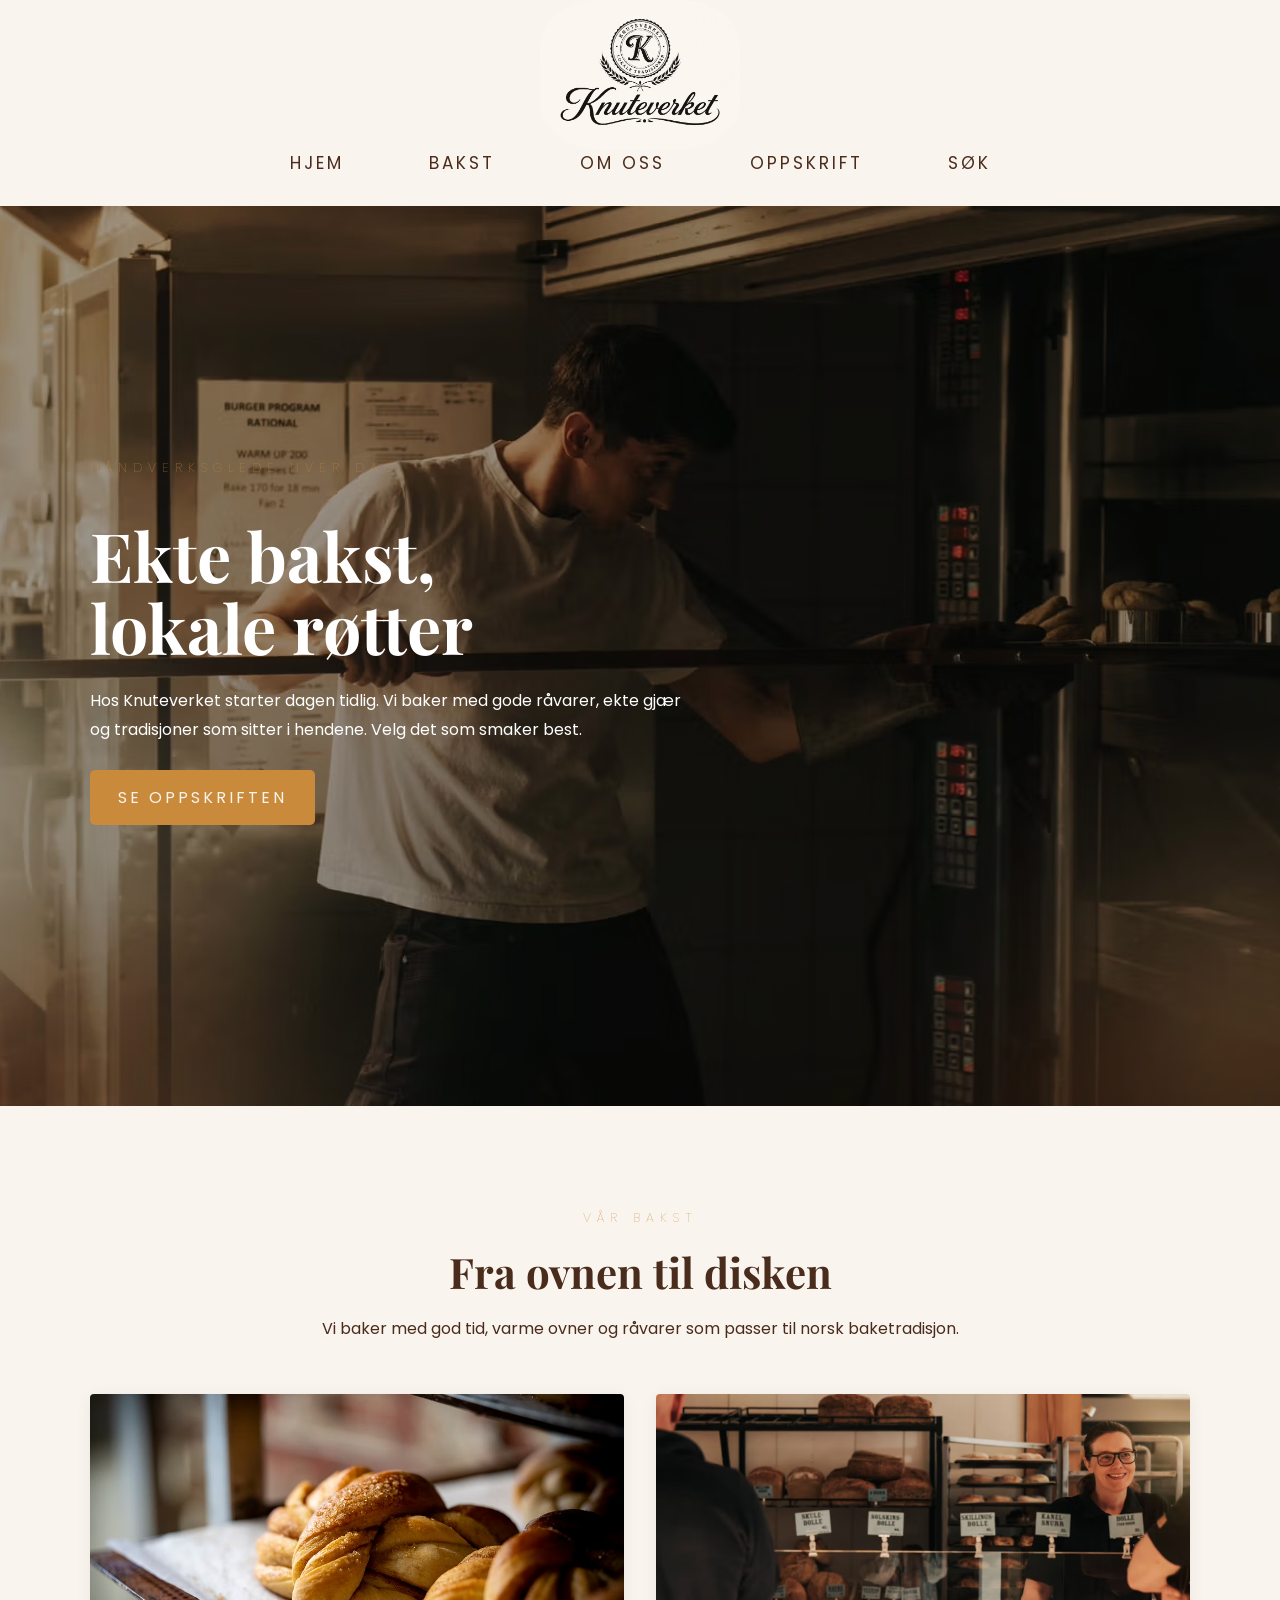
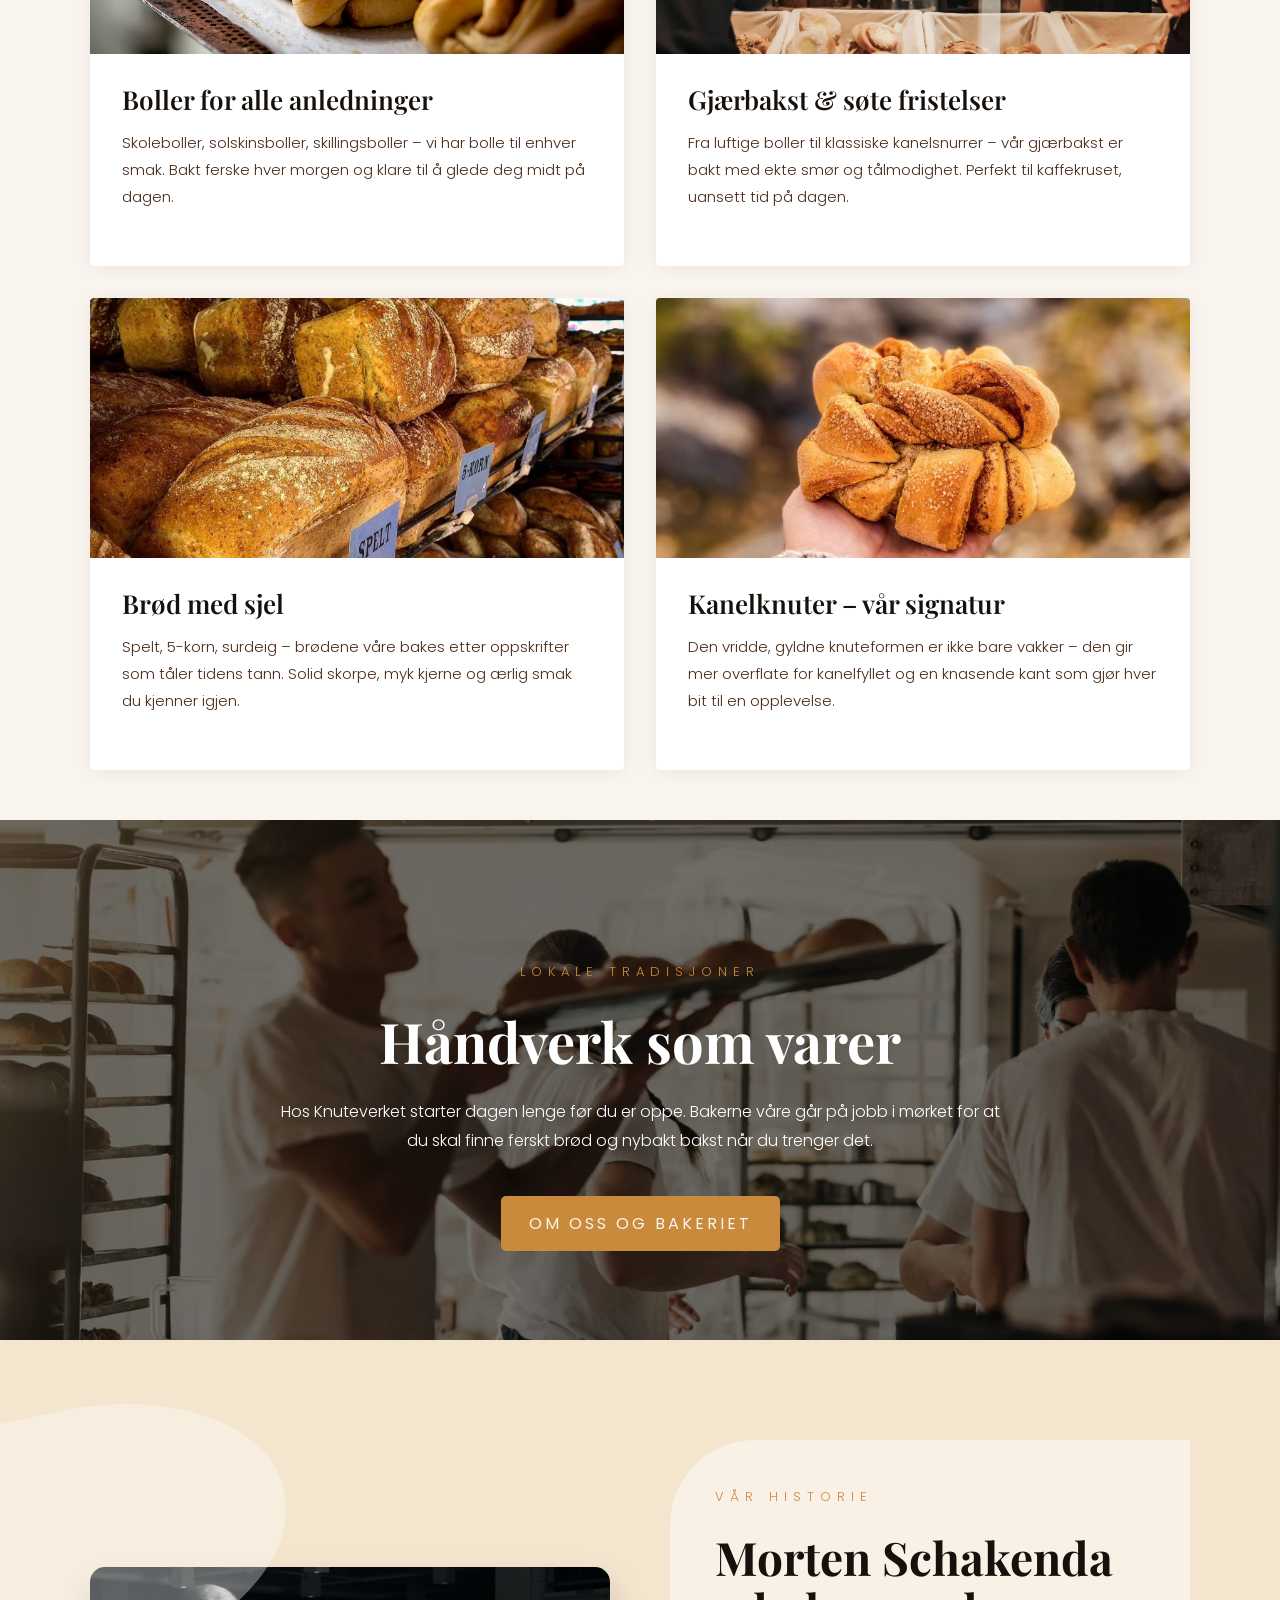
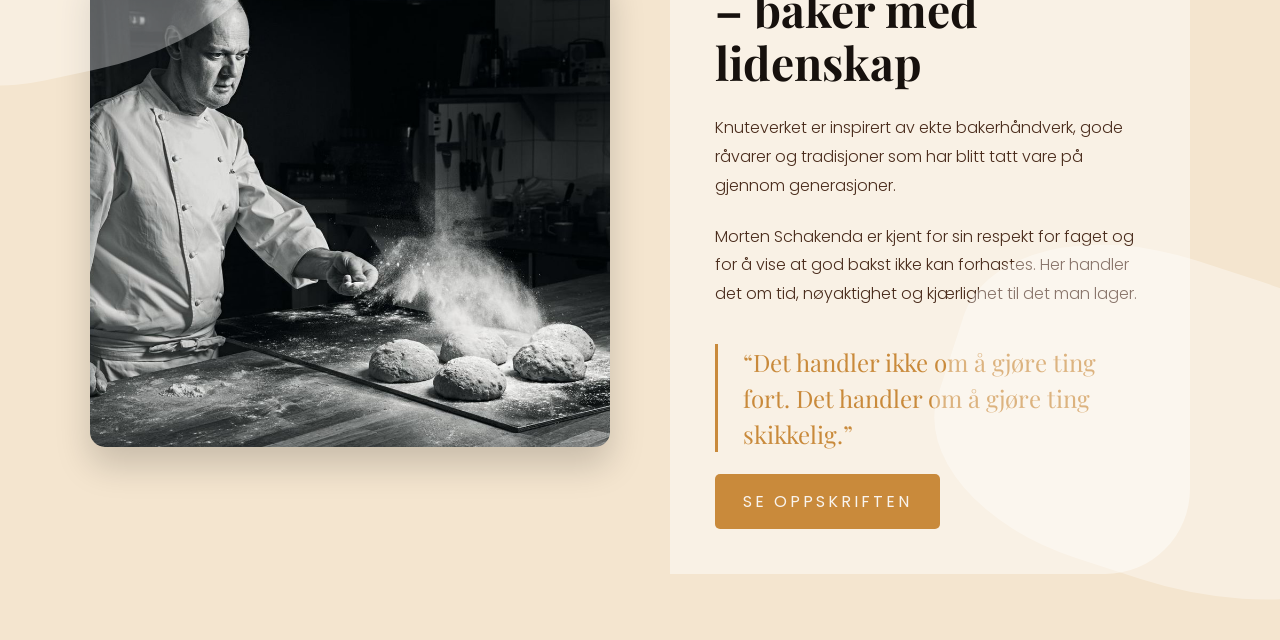
==== index.html @ 9353fcbb "section 3" ====
<!DOCTYPE html>
<html lang="en">

<head>
    <meta charset="UTF-8">
    <meta name="viewport" content="width=device-width, initial-scale=1.0">
    <title>Knuteverket</title>

    <link rel="stylesheet" href="style.css">
</head>

<body>
    <header>
        <div class="container">
            <div class="navbar">
                <a href="index.html">
                    <img class="logo" src="media/logo.jpeg" alt="Knuteverket logo">
                </a>
                <nav>
                    <ul>
                        <li><a href="index.html">Hjem</a></li>
                        <li><a href="#varer">Bakst</a></li>
                        <li><a href="#om">Om oss</a></li>
                        <li><a href="oppskrift.html">Oppskrift</a></li>
                        <li><a href="#sok">Søk</a></li>
                    </ul>
                </nav>
            </div>
        </div>
    </header>

    <section class="hero">
        <div class="hero-innhold container">
            <p class="liten-tekst">Håndverksglede hver dag</p>
            <h1>Ekte bakst,<br>lokale røtter</h1>
            <p>
                Hos Knuteverket starter dagen tidlig. Vi baker med gode råvarer,
                ekte gjær og tradisjoner som sitter i hendene. Velg det som smaker best.
            </p>
            <a class="knapp" href="oppskrift.html">Se oppskriften</a>
        </div>
    </section>

    <section id="s1">

        <div class="container">

            <div class="tittel-boks">
                <p class="liten-tekst brun">Vår bakst</p>
                <h2>Fra ovnen til disken</h2>
                <p>Vi baker med god tid, varme ovner og råvarer som passer til norsk baketradisjon.</p>
            </div>

            <div class="kort-grid">
                <div class="kort">
                    <img src="media/gjærbakst.jpeg" alt="Solskinsbolle fra Knuteverket">
                    <div class="kort-body">
                        <h2>Boller for alle anledninger</h2>
                        <p>
                            Skoleboller, solskinsboller, skillingsboller – vi har bolle til enhver smak.
                            Bakt ferske hver morgen og klare til å glede deg midt på dagen.
                        </p>
                    </div>
                </div>

                <div class="kort">
                    <img src="media/disk.jpeg" alt="Gjærbakst fra Knuteverket">
                    <div class="kort-body">
                        <h2>Gjærbakst &amp; søte fristelser</h2>
                        <p>
                            Fra luftige boller til klassiske kanelsnurrer – vår gjærbakst er bakt med
                            ekte smør og tålmodighet. Perfekt til kaffekruset, uansett tid på dagen.
                        </p>

                    </div>
                </div>



                <div class="kort">
                    <img src="media/brod.jpeg" alt="Håndverksbrød fra Knuteverket">
                    <div class="kort-body">
                        <h2>Brød med sjel</h2>
                        <p>
                            Spelt, 5-korn, surdeig – brødene våre bakes etter oppskrifter som tåler tidens
                            tann. Solid skorpe, myk kjerne og ærlig smak du kjenner igjen.
                        </p>

                    </div>
                </div>

                <div class="kort">
                    <img src="media/bolle.jpeg" alt="Kanelknuter fra Knuteverket">
                    <div class="kort-body">
                        <h2>Kanelknuter – vår signatur</h2>
                        <p>
                            Den vridde, gyldne knuteformen er ikke bare vakker – den gir mer overflate
                            for kanelfyllet og en knasende kant som gjør hver bit til en opplevelse.
                        </p>

                    </div>
                </div>


            </div>

        </div>


    </section>

    <section id="s2">
        <img src="media/brett.jpeg" alt="Baker ved ovnen hos Knuteverket">

        <div class="s2-innhold">
            <p class="liten-tekst brun">Lokale tradisjoner</p>
            <h2>Håndverk som varer</h2>
            <p>
                Hos Knuteverket starter dagen lenge før du er oppe. Bakerne våre går på jobb
                i mørket for at du skal finne ferskt brød og nybakt bakst når du trenger det.
            </p>
            <a class="knapp" href="#s3">Om oss og bakeriet</a>
        </div>
    </section>


    <section id="s3">
        <div class="organisk-form form-1"></div>
        <div class="organisk-form form-2"></div>

        <div class="morten container">
            <img class="morten-bilde" src="media/morten.jpg" alt="morten">

            <div class="morten-tekst">
                <p class="liten-tekst">Vår historie</p>
                <h2>Morten Schakenda – baker med lidenskap</h2>

                <p>
                    Knuteverket er inspirert av ekte bakerhåndverk, gode råvarer og
                    tradisjoner som har blitt tatt vare på gjennom generasjoner.
                </p>

                <p>
                    Morten Schakenda er kjent for sin respekt for faget og for å vise
                    at god bakst ikke kan forhastes. Her handler det om tid, nøyaktighet
                    og kjærlighet til det man lager.
                </p>

                <p class="quote">
                    “Det handler ikke om å gjøre ting fort.
                    Det handler om å gjøre ting skikkelig.”
                </p>


                <a class="knapp" href="oppskrift.html">Se oppskriften</a>
            </div>
        </div>


    </section>
</body>

</html>
---- style.css ----
@import url('https://fonts.googleapis.com/css2?family=Playfair+Display:wght@600;700&family=Poppins:wght@300;400;500;600&display=swap');

:root {
    --cream: #f9f4ee;
    --lys: #f4e5cf;
    --gull: #c98a3b;
    --brun: #4a2c1c;
    --mork: #17110d;
    --hvit: #ffffff;
    --beige: rgba(255, 255, 255, 0.35);

    --skygge: 0 2px 16px rgba(0, 0, 0, 0.06);
    --skygge-hover: 0 8px 32px rgba(0, 0, 0, 0.13);
}

/* Reset */
* {
    margin: 0;
    padding: 0;
    box-sizing: border-box;
}

html,
body {
    width: 100%;
    overflow-x: hidden;
}

body {
    font-family: "Poppins", sans-serif;
    background-color: var(--cream);
    color: var(--brun);
}

img {
    display: block;
    max-width: 100%;
}

h1,
h2,
h3 {
    font-family: "Playfair Display", serif;
}

p {
    font-size: 16px;
    line-height: 1.8;
}

/* Felles klasser */
.container {
    max-width: 1100px;
    width: 90%;
    margin: 0 auto;
}

.liten-tekst {
    text-transform: uppercase;
    font-size: 13px;
    font-weight: 100;
    color: var(--gull);
    margin-bottom: 15px;
    letter-spacing: 6px;
}

.knapp {
    display: inline-block;
    background-color: var(--gull);
    color: var(--cream);
    text-decoration: none;
    border: none;
    padding: 15px 28px;
    width: fit-content;
    cursor: pointer;
    text-transform: uppercase;
    letter-spacing: 3px;
    border-radius: 5px;
    font-weight: 400;
}

.knapp:hover {
    background-color: var(--brun);
}

/* Header */
.navbar {
    display: flex;
    align-items: center;
    flex-direction: column;
    margin-bottom: 30px;
}

.logo {
    width: 200px;
    border-radius: 30%;
}

nav ul {
    display: flex;
    align-items: center;
    justify-content: center;
    gap: 85px;
    flex-wrap: wrap;
}

nav li {
    list-style: none;
}

nav a {
    text-decoration: none;
    color: var(--brun);
    font-weight: 400;
    text-transform: uppercase;
    font-size: 17px;
    letter-spacing: 3px;
}

nav a:hover {
    color: var(--gull);
}

/* Hero */
.hero {
    min-height: 100vh;
    background-image:
        linear-gradient(rgba(0, 0, 0, 0.35), rgba(0, 0, 0, 0.45)),
        url(media/bakeovn.jpeg);
    background-size: cover;
    background-position: center;
}

.hero-innhold {
    padding-top: 150px;
    color: var(--hvit);
    display: flex;
    flex-direction: column;
    gap: 25px;
}

.hero-innhold h1 {
    font-size: 68px;
    line-height: 1.05;
}

.hero-innhold p {
    max-width: 600px;
}

/* Seksjoner */
section {
    padding-top: 100px;
    padding-bottom: 50px;
}

.hero {
    margin-top: 0;
}

.tittel-boks {
    text-align: center;
    max-width: 650px;
    margin: 0 auto 50px;
}

.tittel-boks h2 {
    font-size: 42px;
    margin-bottom: 15px;
}

/* Kort */
.kort-grid {
    display: grid;
    grid-template-columns: repeat(2, 1fr);
    gap: 32px;
}

.kort {
    background: var(--hvit);
    border-radius: 4px;
    overflow: hidden;
    box-shadow: var(--skygge);
    transition: box-shadow 0.25s, transform 0.25s;
}

.kort:hover {
    box-shadow: var(--skygge-hover);
    transform: translateY(-3px);
}

.kort img {
    width: 100%;
    height: 260px;
    object-fit: cover;
}

.kort-body {
    padding: 28px 32px 32px;
}

.kort-body h2 {
    font-size: 26px;
    font-weight: 600;
    margin-bottom: 12px;
    color: var(--mork);
}

.kort-body p {
    font-size: 15px;
    font-weight: 300;
    margin-bottom: 24px;
}

/* Bilde-seksjon */
#s2 {
    position: relative;
    height: 520px;
    overflow: hidden;

    display: flex;
    align-items: center;
    justify-content: center;
    text-align: center;
}

#s2 img,
#s2::after {
    position: absolute;
    inset: 0;
}

#s2 img {
    width: 100%;
    height: 100%;
    object-fit: cover;
    z-index: 1;
}

#s2::after {
    content: "";
    background: rgba(0, 0, 0, 0.55);
    z-index: 2;
}

.s2-innhold {
    position: relative;
    z-index: 3;
    max-width: 800px;
    padding: 40px;
    color: var(--hvit);

    display: flex;
    flex-direction: column;
    align-items: center;
    text-align: center;
}

.s2-innhold .liten-tekst {
    margin-bottom: 20px;
}

.s2-innhold h2 {
    font-size: 56px;
    margin-bottom: 20px;
    color: var(--hvit);
}

.s2-innhold p {
    max-width: 720px;
    font-weight: 300;
    margin-bottom: 40px;
}

#s3 {
    position: relative;
    background-color: var(--lys);
    min-height: 100vh;
    overflow: hidden;
}

.organisk-form {
    position: absolute;
    background-color: var(--beige);
    border-radius: 45% 55% 60% 40%;
    z-index: 1;
}

.form-1 {
    width: 420px;
    height: 260px;
    left: -130px;
    top: 70px;
    transform: rotate(-12deg);
}

.form-2 {
    width: 520px;
    height: 320px;
    right: -180px;
    bottom: 50px;
    transform: rotate(18deg);
}


.morten {
    display: grid;
    grid-template-columns: 1fr 1fr;
    gap: 60px;
    align-items: center;
}

.morten-bilde {
    width: 100%;
    height: 480px;
    object-fit: cover;
    border-radius: 15px;
    box-shadow: 0 18px 35px rgba(0, 0, 0, 0.18);
}

.morten-tekst {
    background-color: rgba(255, 255, 255, 0.45);
    padding: 45px;
    border-top-left-radius: 85px;
    border-bottom-right-radius: 85px;
}

.morten-tekst h2 {
    font-size: 46px;
    line-height: 1.15;
    color: var(--mork);
    margin-bottom: 25px;
}

.morten-tekst p {
    font-weight: 300;
    margin-bottom: 22px;
    max-width: 540px;
}

.quote {
    margin: 35px 0;
    padding-left: 25px;
    font-family: "Playfair Display", serif;
    font-size: 24px;
    line-height: 1.5;
    color: var(--gull);
    border-left: 3px solid var(--gull);
}


/* Mobil */
@media (max-width: 768px) {
    nav ul {
        gap: 22px;
    }

    nav a {
        font-size: 14px;
        letter-spacing: 2px;
    }

    .hero-innhold {
        padding-top: 100px;
    }

    .hero-innhold h1 {
        font-size: 46px;
    }

    .kort-grid {
        grid-template-columns: 1fr;
    }

    #s2 {
        height: 480px;
    }

    .s2-innhold h2 {
        font-size: 38px;
    }

    .morten {
        grid-template-columns: 1fr;
        gap: 35px;
    }

    .morten-bilde {
        height: 340px;
    }

    .morten-tekst {
        padding: 30px;
    }

    .morten-tekst h2 {
        font-size: 34px;
    }
}
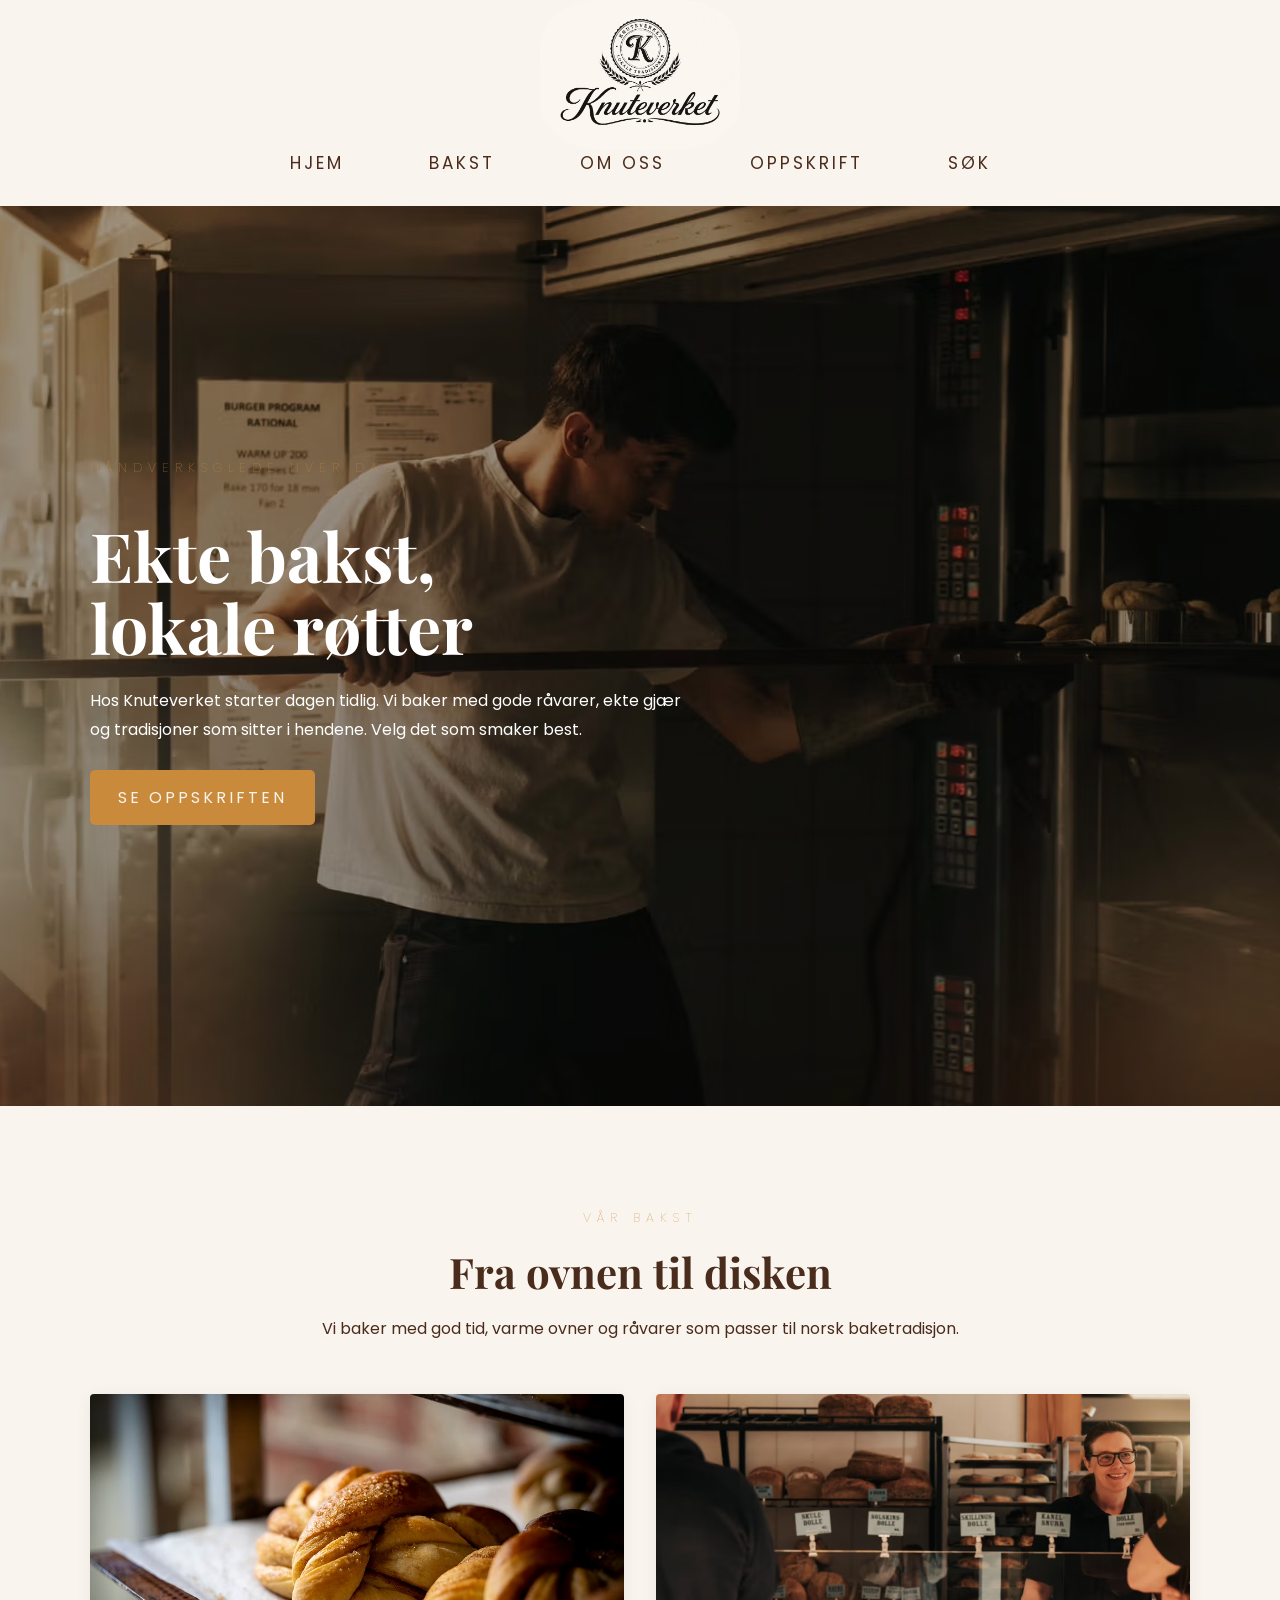
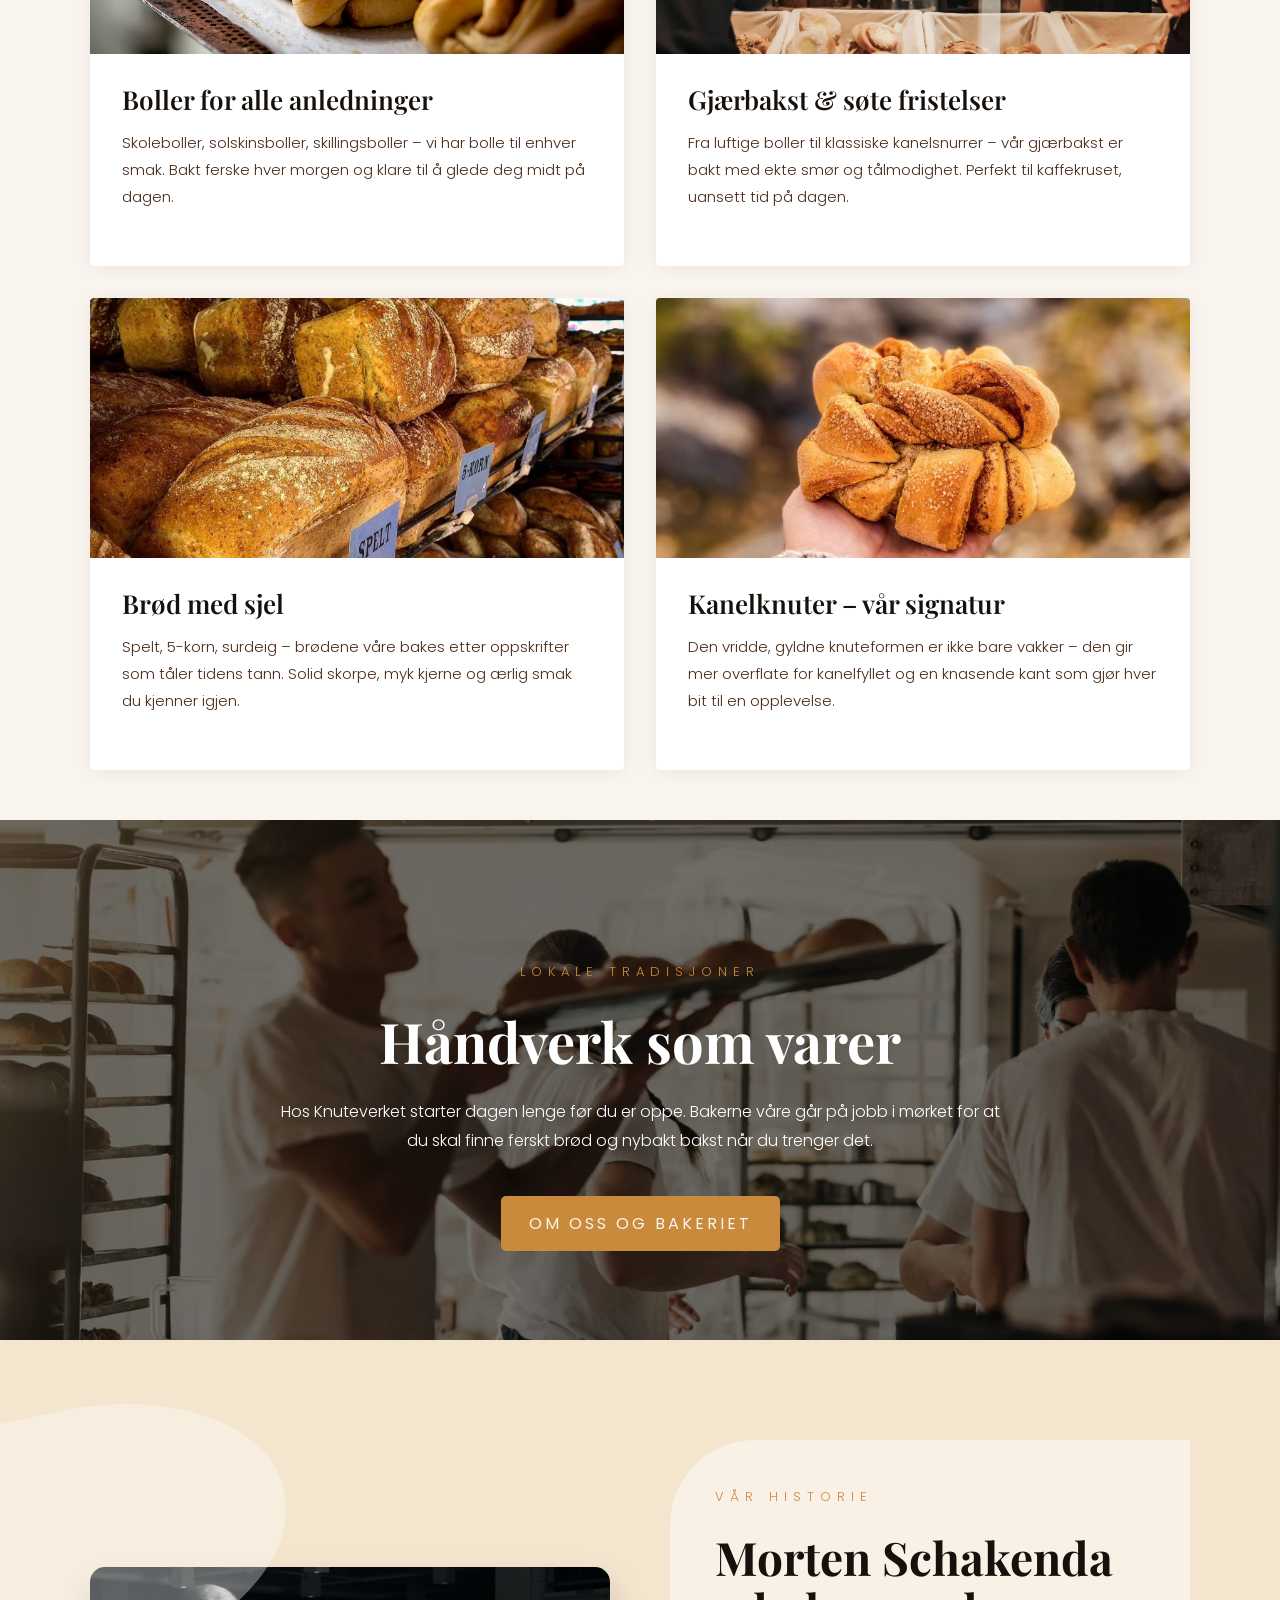
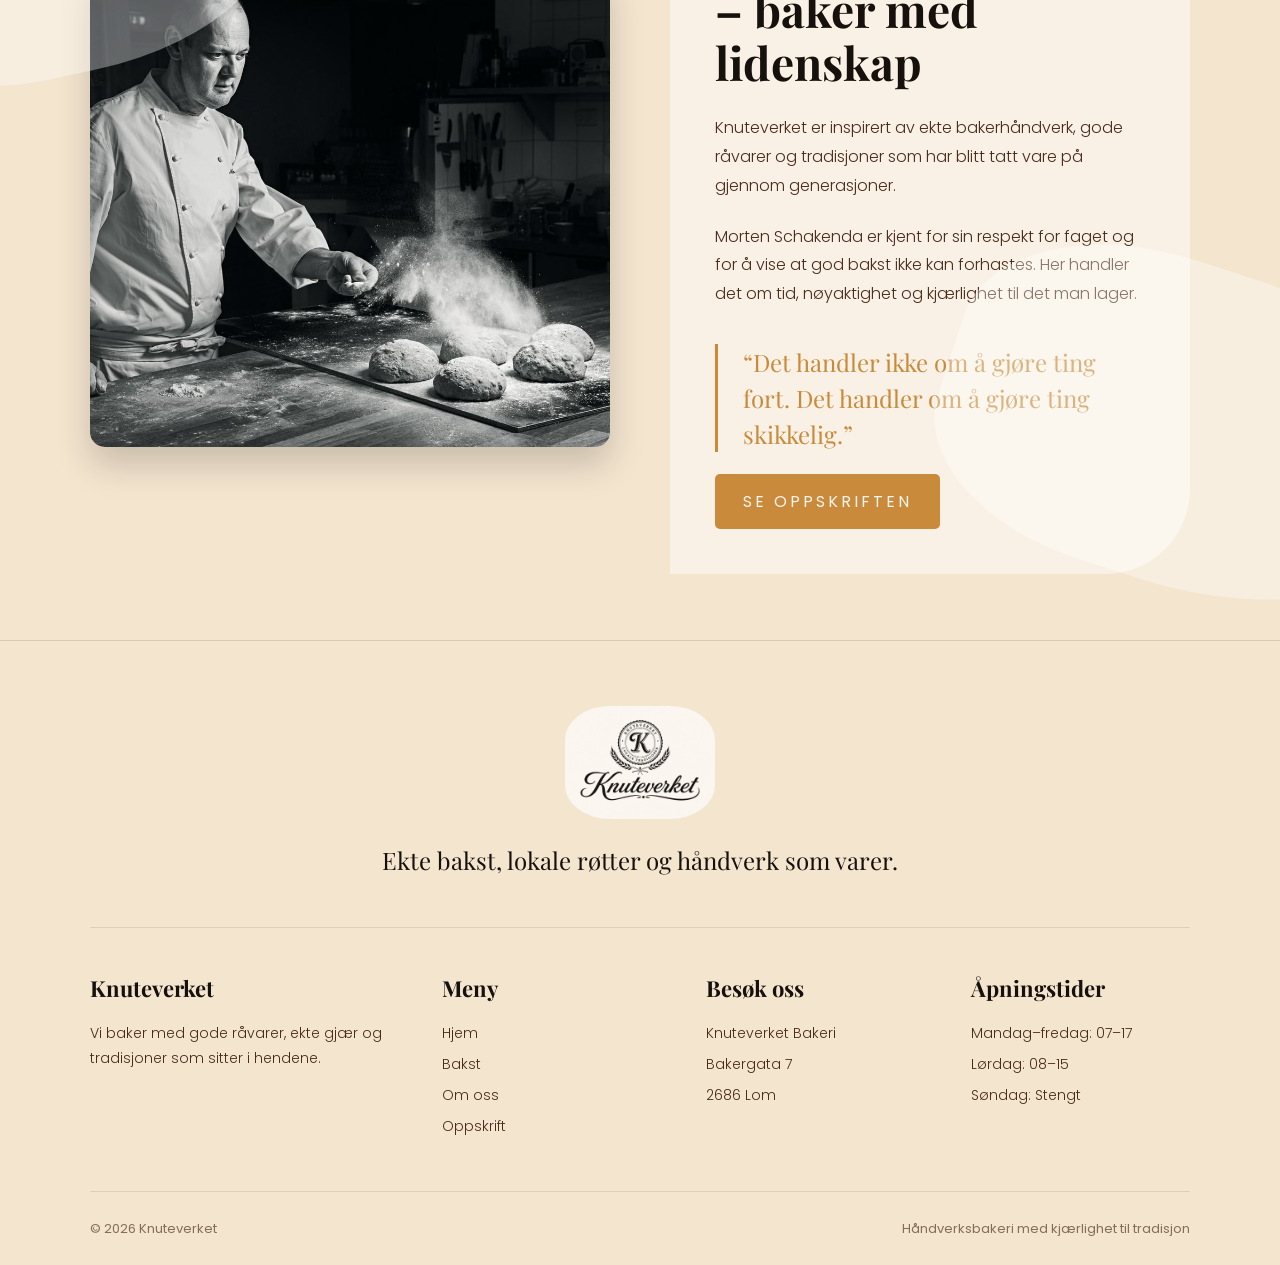
==== commit a60459a4: "utkast footer" ====
--- a/index.html
+++ b/index.html
@@ -158,6 +158,57 @@
 
 
     </section>
+
+    <footer class="footer">
+  
+        <div class="footer-top">
+            <a href="index.html">
+                <img class="footer-logo" src="media/logo.jpeg" alt="Knuteverket logo">
+            </a>
+
+            <p class="footer-slagord">
+                Ekte bakst, lokale røtter og håndverk som varer.
+            </p>
+        </div>
+
+        <div class="footer-innhold container">
+            <div class="footer-kolonne">
+                <h3>Knuteverket</h3>
+                <p>
+                    Vi baker med gode råvarer, ekte gjær og tradisjoner
+                    som sitter i hendene.
+                </p>
+            </div>
+
+            <div class="footer-kolonne">
+                <h3>Meny</h3>
+                <a href="index.html">Hjem</a>
+                <a href="#s1">Bakst</a>
+                <a href="#s3">Om oss</a>
+                <a href="oppskrift.html">Oppskrift</a>
+            </div>
+
+            <div class="footer-kolonne">
+                <h3>Besøk oss</h3>
+                <p>Knuteverket Bakeri</p>
+                <p>Bakergata 7</p>
+                <p>2686 Lom</p>
+            </div>
+
+            <div class="footer-kolonne">
+                <h3>Åpningstider</h3>
+                <p>Mandag–fredag: 07–17</p>
+                <p>Lørdag: 08–15</p>
+                <p>Søndag: Stengt</p>
+            </div>
+        </div>
+
+        <div class="footer-bunn container">
+            <p>© 2026 Knuteverket</p>
+            <p>Håndverksbakeri med kjærlighet til tradisjon</p>
+        </div>
+  
+</footer>
 </body>
 
 </html>
--- a/style.css
+++ b/style.css
@@ -348,6 +348,72 @@
     border-left: 3px solid var(--gull);
 }
 
+.footer {
+    background-color: var(--lys);
+    color: var(--brun);
+    padding: 65px 0 25px;
+    border-top: 1px solid rgba(74, 44, 28, 0.15);
+}
+
+.footer-top {
+    text-align: center;
+    margin-bottom: 45px;
+}
+
+.footer-logo {
+    width: 150px;
+    border-radius: 30%;
+    margin: 0 auto 20px;
+}
+
+.footer-slagord {
+    font-family: "Playfair Display", serif;
+    font-size: 24px;
+    color: var(--mork);
+}
+
+.footer-innhold {
+    display: grid;
+    grid-template-columns: 1.4fr 1fr 1fr 1fr;
+    gap: 45px;
+    padding: 45px 0;
+    border-top: 1px solid rgba(74, 44, 28, 0.12);
+    border-bottom: 1px solid rgba(74, 44, 28, 0.12);
+}
+
+.footer-kolonne h3 {
+    font-size: 22px;
+    margin-bottom: 18px;
+    color: var(--mork);
+}
+
+.footer-kolonne p,
+.footer-kolonne a {
+    display: block;
+    font-size: 14px;
+    line-height: 1.8;
+    font-weight: 300;
+    color: var(--brun);
+    text-decoration: none;
+    margin-bottom: 6px;
+}
+
+.footer-kolonne a:hover {
+    color: var(--gull);
+}
+
+.footer-bunn {
+    display: flex;
+    justify-content: space-between;
+    gap: 20px;
+    padding-top: 25px;
+}
+
+.footer-bunn p {
+    font-size: 13px;
+    color: rgba(74, 44, 28, 0.65);
+}
+
 
 /* Mobil */
 @media (max-width: 768px) {
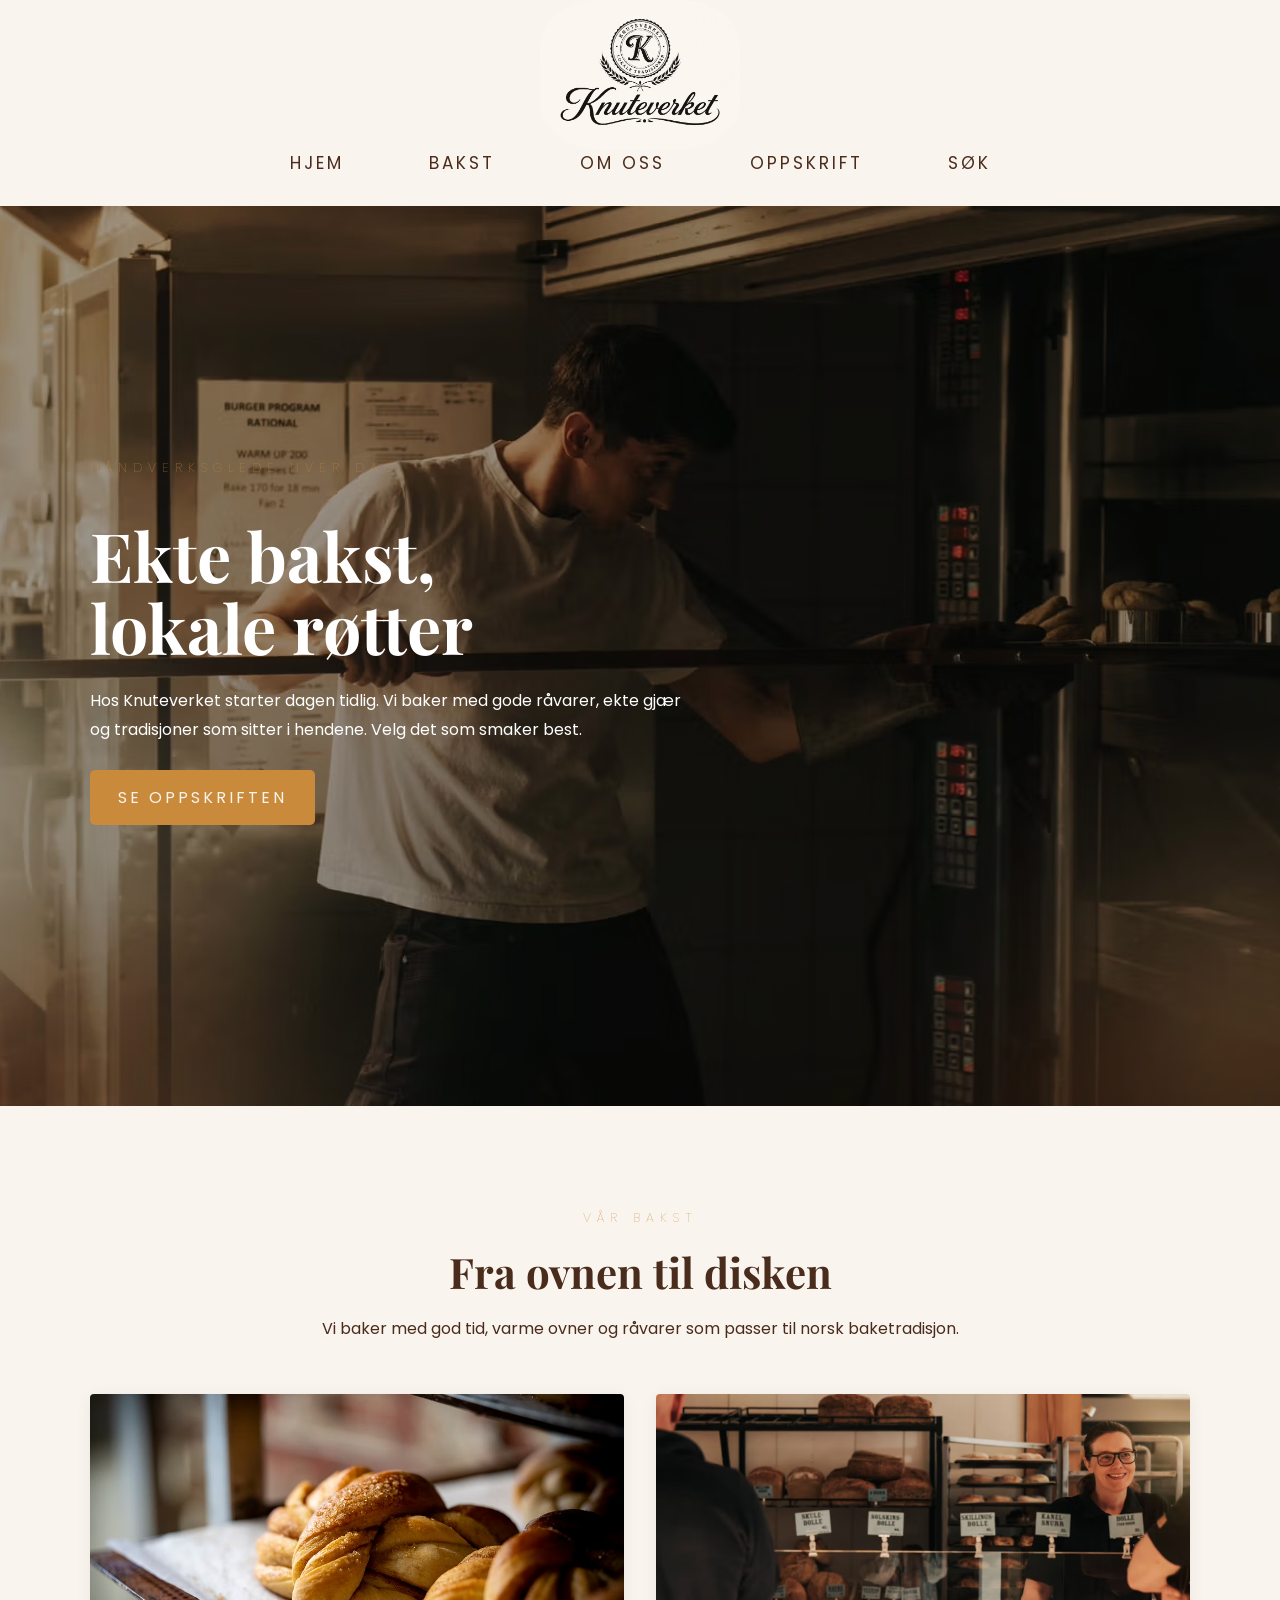
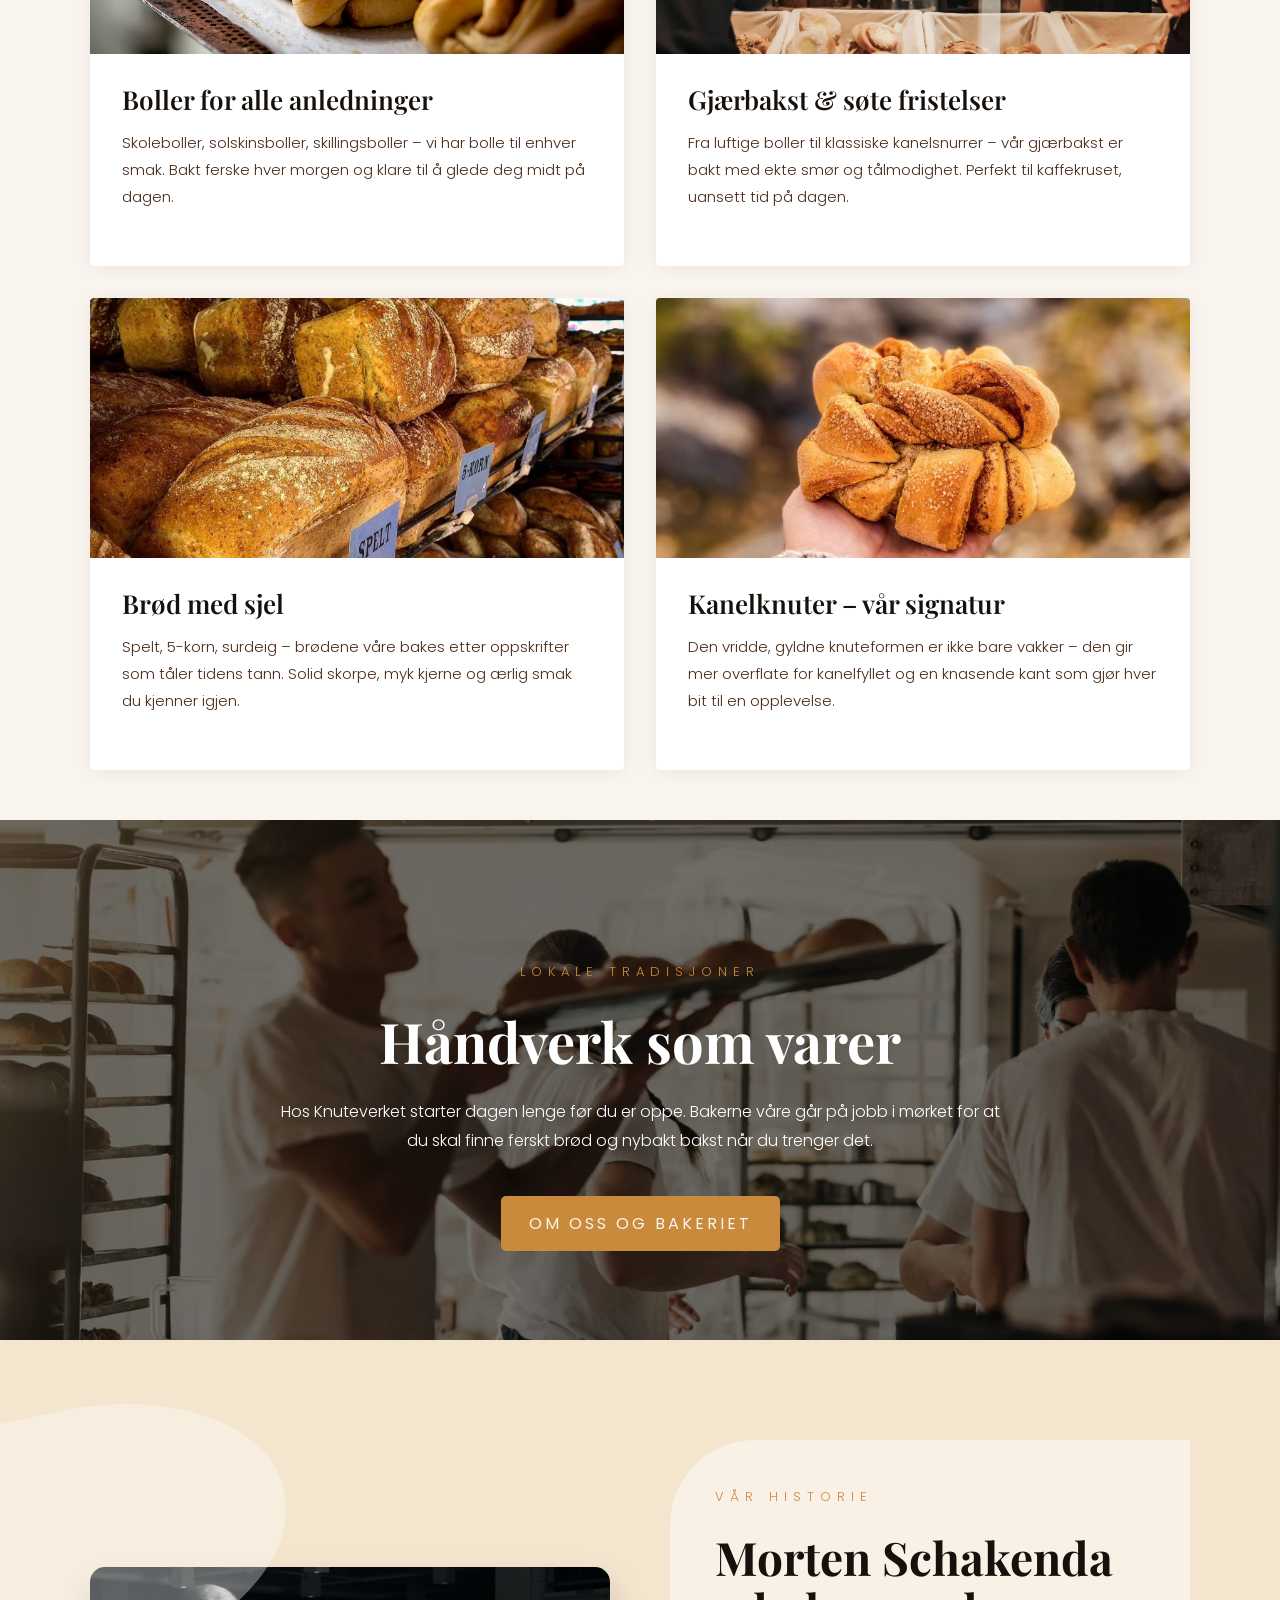
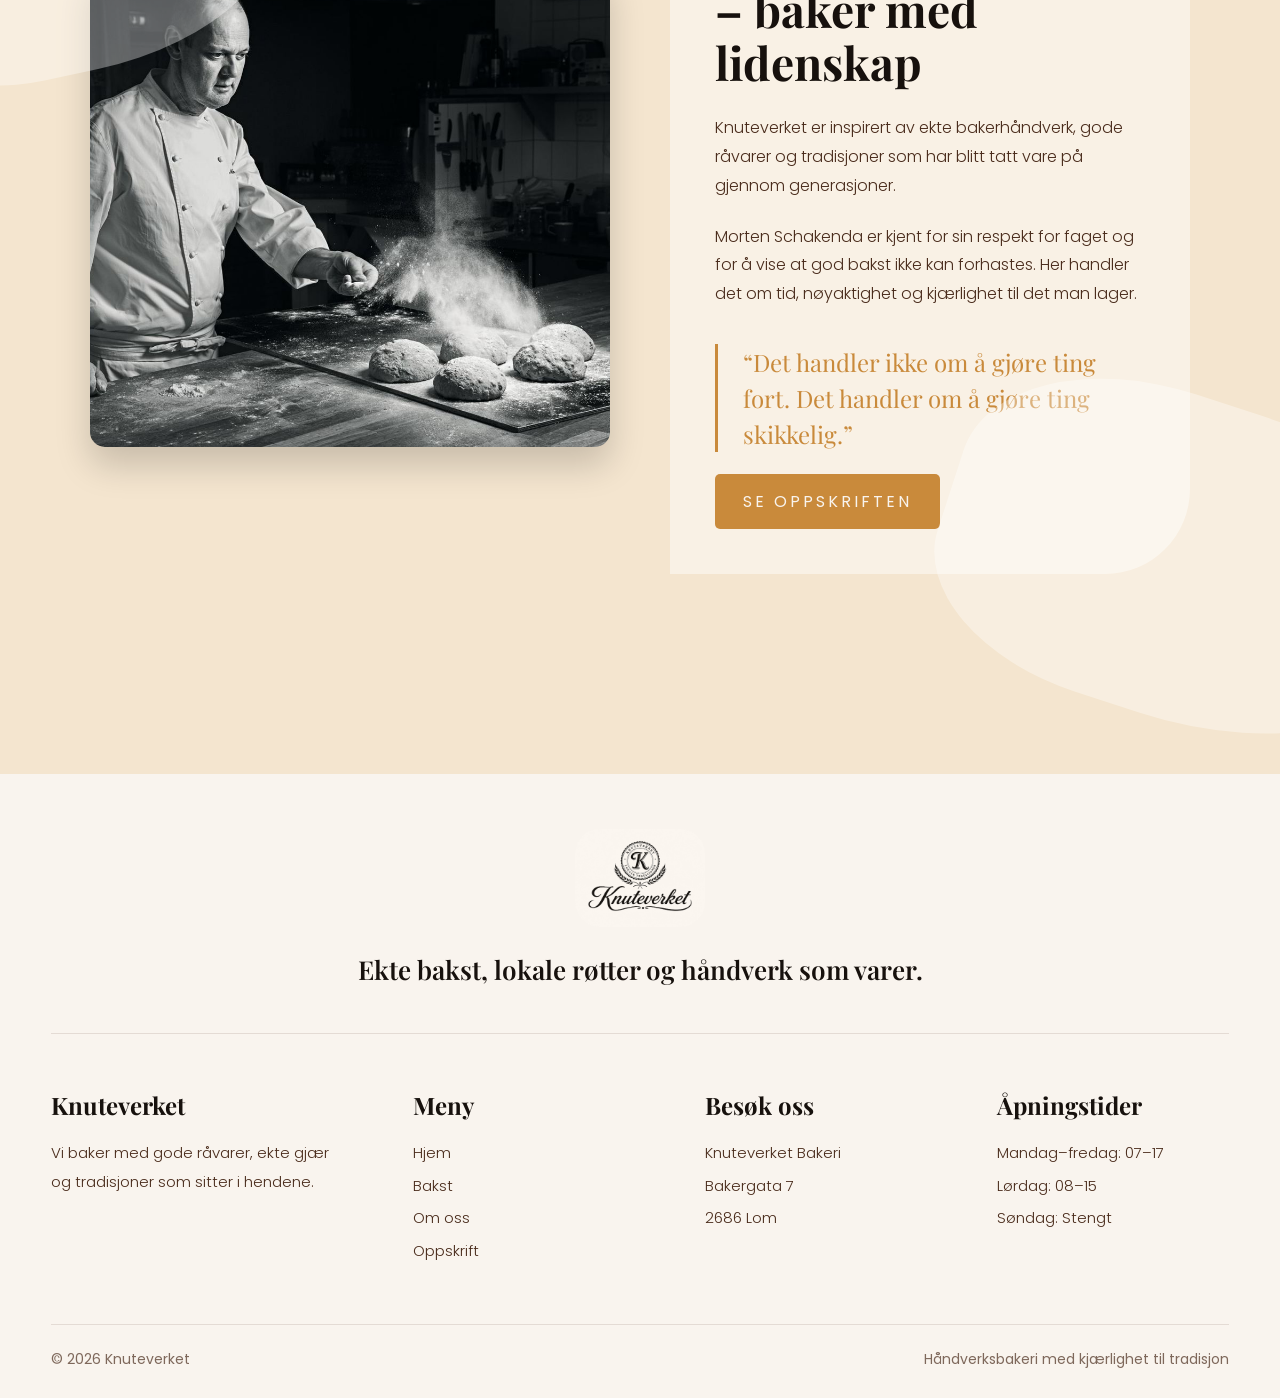
==== commit 70b36ba7: "forbedring av design" ====
--- a/index.html
+++ b/index.html
@@ -160,55 +160,52 @@
     </section>
 
     <footer class="footer">
-  
-        <div class="footer-top">
-            <a href="index.html">
-                <img class="footer-logo" src="media/logo.jpeg" alt="Knuteverket logo">
-            </a>
-
-            <p class="footer-slagord">
-                Ekte bakst, lokale røtter og håndverk som varer.
-            </p>
-        </div>
-
-        <div class="footer-innhold container">
-            <div class="footer-kolonne">
-                <h3>Knuteverket</h3>
-                <p>
-                    Vi baker med gode råvarer, ekte gjær og tradisjoner
-                    som sitter i hendene.
-                </p>
-            </div>
-
-            <div class="footer-kolonne">
-                <h3>Meny</h3>
-                <a href="index.html">Hjem</a>
-                <a href="#s1">Bakst</a>
-                <a href="#s3">Om oss</a>
-                <a href="oppskrift.html">Oppskrift</a>
-            </div>
-
-            <div class="footer-kolonne">
-                <h3>Besøk oss</h3>
-                <p>Knuteverket Bakeri</p>
-                <p>Bakergata 7</p>
-                <p>2686 Lom</p>
-            </div>
-
-            <div class="footer-kolonne">
-                <h3>Åpningstider</h3>
-                <p>Mandag–fredag: 07–17</p>
-                <p>Lørdag: 08–15</p>
-                <p>Søndag: Stengt</p>
-            </div>
-        </div>
-
-        <div class="footer-bunn container">
-            <p>© 2026 Knuteverket</p>
-            <p>Håndverksbakeri med kjærlighet til tradisjon</p>
-        </div>
-  
-</footer>
+        <div class="footer-wrap">
+            <div class="footer-top">
+                <a href="index.html">
+                    <img class="footer-logo" src="media/logo.jpeg" alt="Knuteverket logo">
+                </a>
+                <p class="footer-slagord">Ekte bakst, lokale røtter og håndverk som varer.</p>
+            </div>
+
+            <div class="footer-innhold">
+                <div class="footer-kolonne">
+                    <h3>Knuteverket</h3>
+                    <p>
+                        Vi baker med gode råvarer, ekte gjær og tradisjoner
+                        som sitter i hendene.
+                    </p>
+                </div>
+
+                <div class="footer-kolonne">
+                    <h3>Meny</h3>
+                    <a href="index.html">Hjem</a>
+                    <a href="#s1">Bakst</a>
+                    <a href="#s3">Om oss</a>
+                    <a href="oppskrift.html">Oppskrift</a>
+                </div>
+
+                <div class="footer-kolonne">
+                    <h3>Besøk oss</h3>
+                    <p>Knuteverket Bakeri</p>
+                    <p>Bakergata 7</p>
+                    <p>2686 Lom</p>
+                </div>
+
+                <div class="footer-kolonne">
+                    <h3>Åpningstider</h3>
+                    <p>Mandag–fredag: 07–17</p>
+                    <p>Lørdag: 08–15</p>
+                    <p>Søndag: Stengt</p>
+                </div>
+            </div>
+
+            <div class="footer-bunn">
+                <p>© 2026 Knuteverket</p>
+                <p>Håndverksbakeri med kjærlighet til tradisjon</p>
+            </div>
+        </div>
+    </footer>
 </body>
 
 </html>
--- a/style.css
+++ b/style.css
@@ -277,6 +277,7 @@
     background-color: var(--lys);
     min-height: 100vh;
     overflow: hidden;
+    padding-bottom: 200px;
 }
 
 .organisk-form {
@@ -349,53 +350,58 @@
 }
 
 .footer {
-    background-color: var(--lys);
-    color: var(--brun);
-    padding: 65px 0 25px;
-    border-top: 1px solid rgba(74, 44, 28, 0.15);
+    background-color: var(--cream);
+    padding: 55px 0 25px;
+}
+
+.footer-wrap {
+    width: 92%;
+    max-width: 1450px;
+    margin: 0 auto;
 }
 
 .footer-top {
     text-align: center;
-    margin-bottom: 45px;
+    padding-bottom: 40px;
+    border-bottom: 1px solid rgba(74, 44, 28, 0.12);
 }
 
 .footer-logo {
-    width: 150px;
-    border-radius: 30%;
+    width: 130px;
+    border-radius: 24px;
     margin: 0 auto 20px;
 }
 
 .footer-slagord {
     font-family: "Playfair Display", serif;
+    font-size: 26px;
+    font-weight: 600;
+    color: var(--mork);
+}
+
+.footer-innhold {
+    display: grid;
+    grid-template-columns: 1.3fr 1fr 1fr 1fr;
+    gap: 60px;
+    padding: 55px 0;
+    border-bottom: 1px solid rgba(74, 44, 28, 0.12);
+}
+
+.footer-kolonne h3 {
     font-size: 24px;
     color: var(--mork);
-}
-
-.footer-innhold {
-    display: grid;
-    grid-template-columns: 1.4fr 1fr 1fr 1fr;
-    gap: 45px;
-    padding: 45px 0;
-    border-top: 1px solid rgba(74, 44, 28, 0.12);
-    border-bottom: 1px solid rgba(74, 44, 28, 0.12);
-}
-
-.footer-kolonne h3 {
-    font-size: 22px;
     margin-bottom: 18px;
-    color: var(--mork);
 }
 
 .footer-kolonne p,
 .footer-kolonne a {
     display: block;
-    font-size: 14px;
-    line-height: 1.8;
+    text-decoration: none;
+    color: var(--brun);
+    font-size: 15px;
     font-weight: 300;
-    color: var(--brun);
-    text-decoration: none;
-    margin-bottom: 6px;
+    line-height: 1.9;
+    margin-bottom: 4px;
 }
 
 .footer-kolonne a:hover {
@@ -405,13 +411,13 @@
 .footer-bunn {
     display: flex;
     justify-content: space-between;
-    gap: 20px;
-    padding-top: 25px;
+    align-items: center;
+    padding-top: 22px;
 }
 
 .footer-bunn p {
-    font-size: 13px;
-    color: rgba(74, 44, 28, 0.65);
+    font-size: 14px;
+    color: rgba(74, 44, 28, 0.7);
 }
 
 
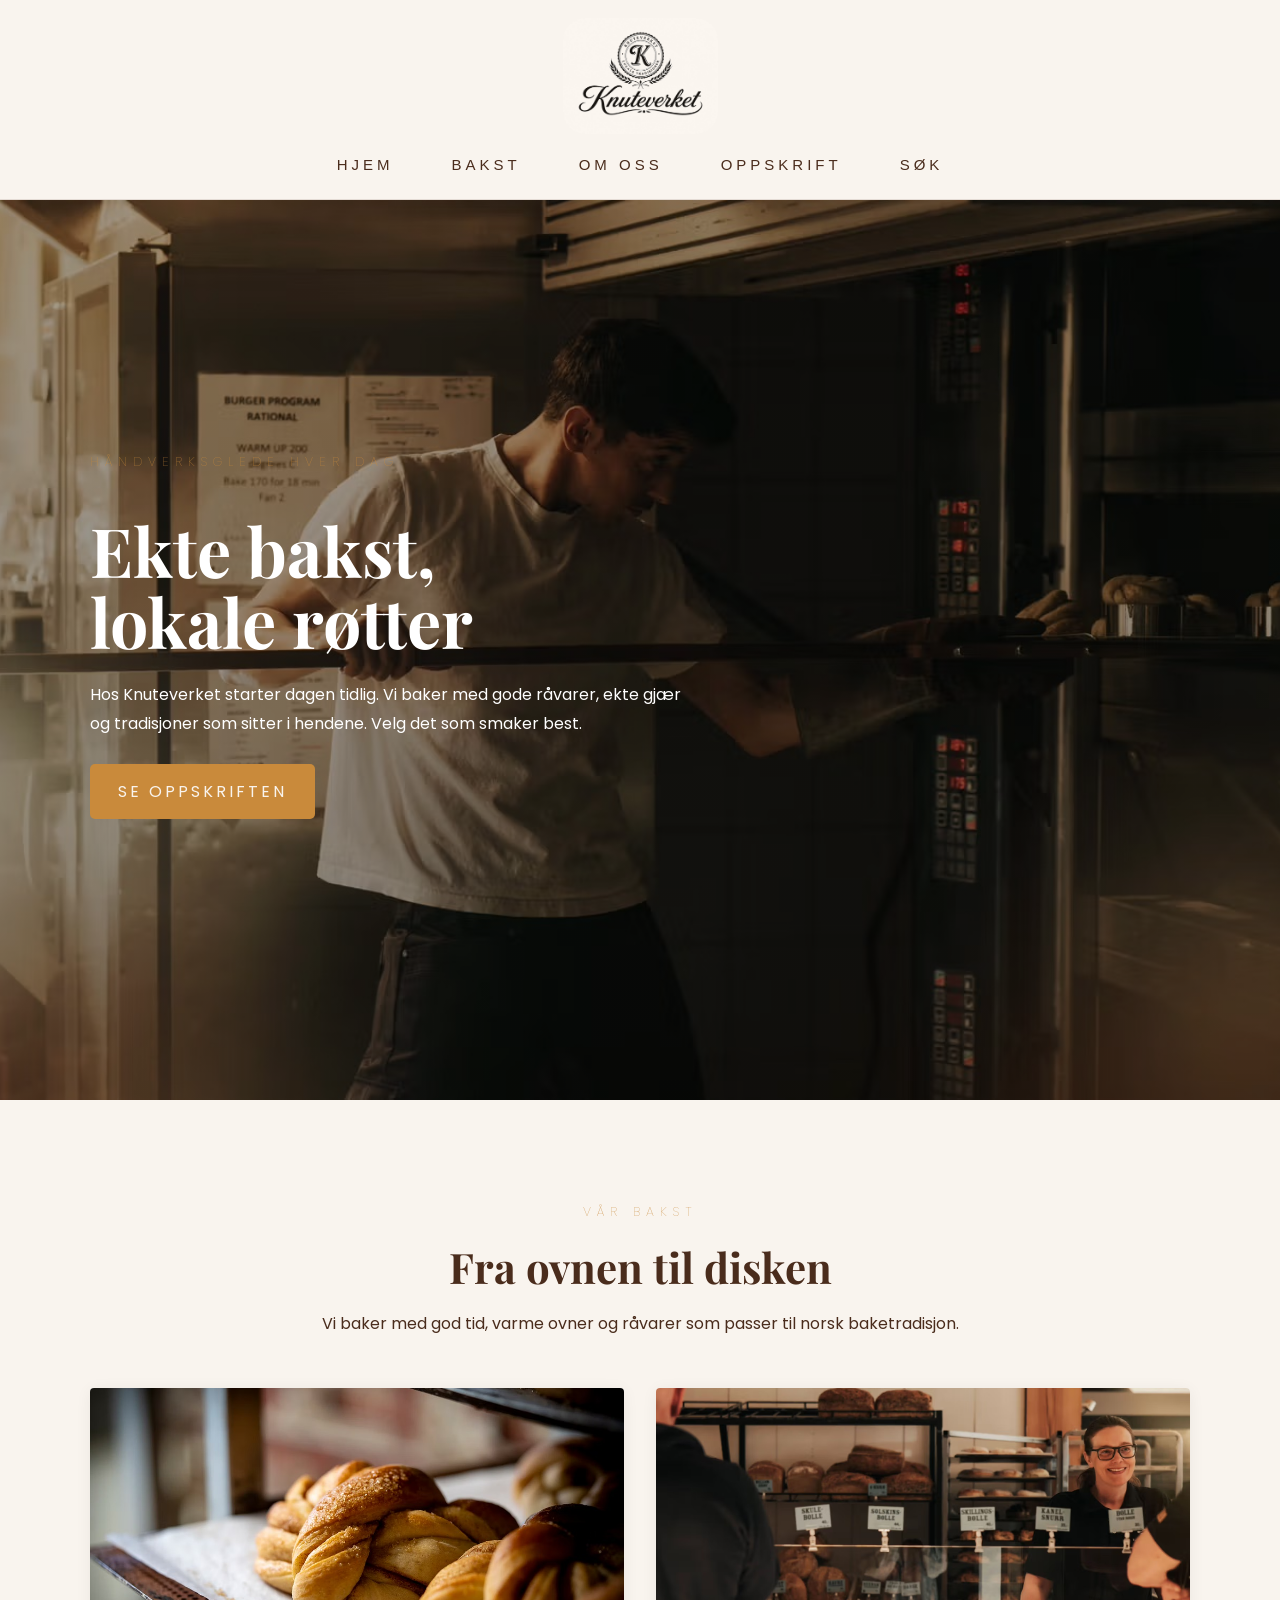
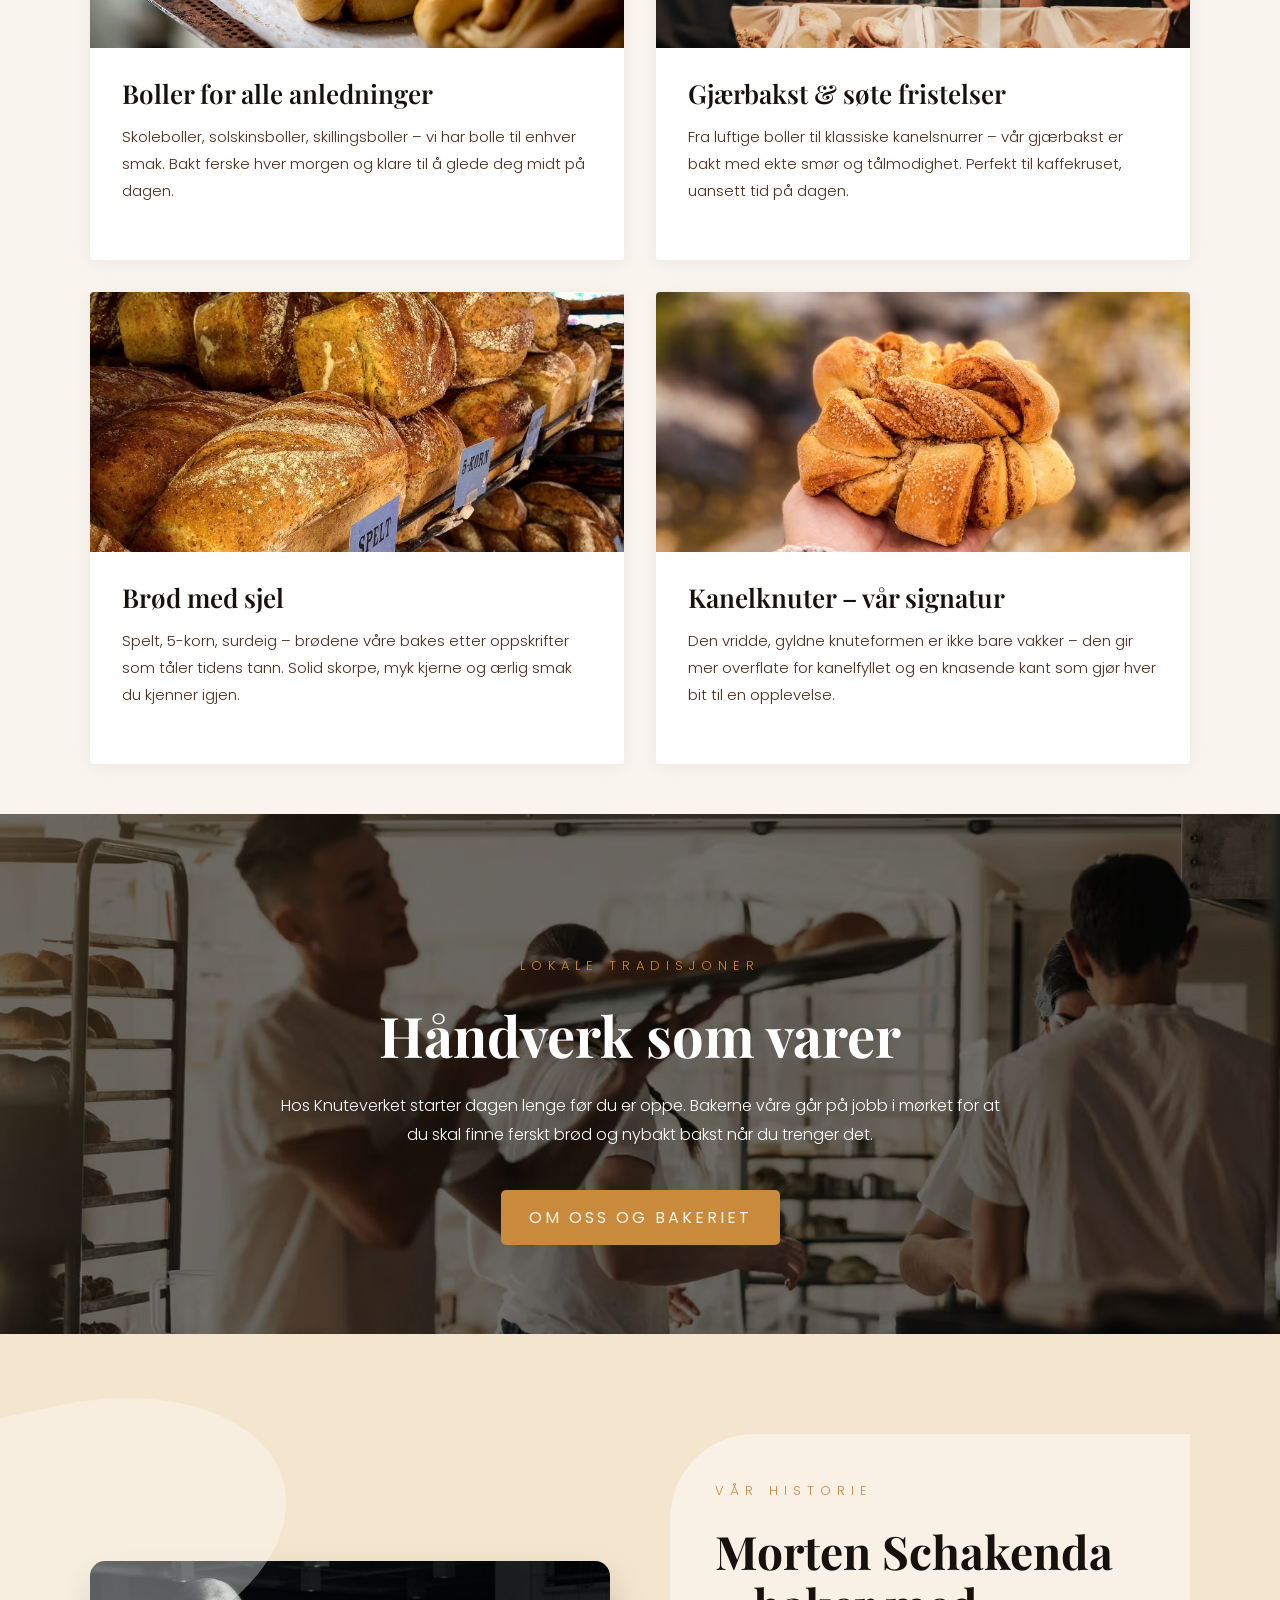
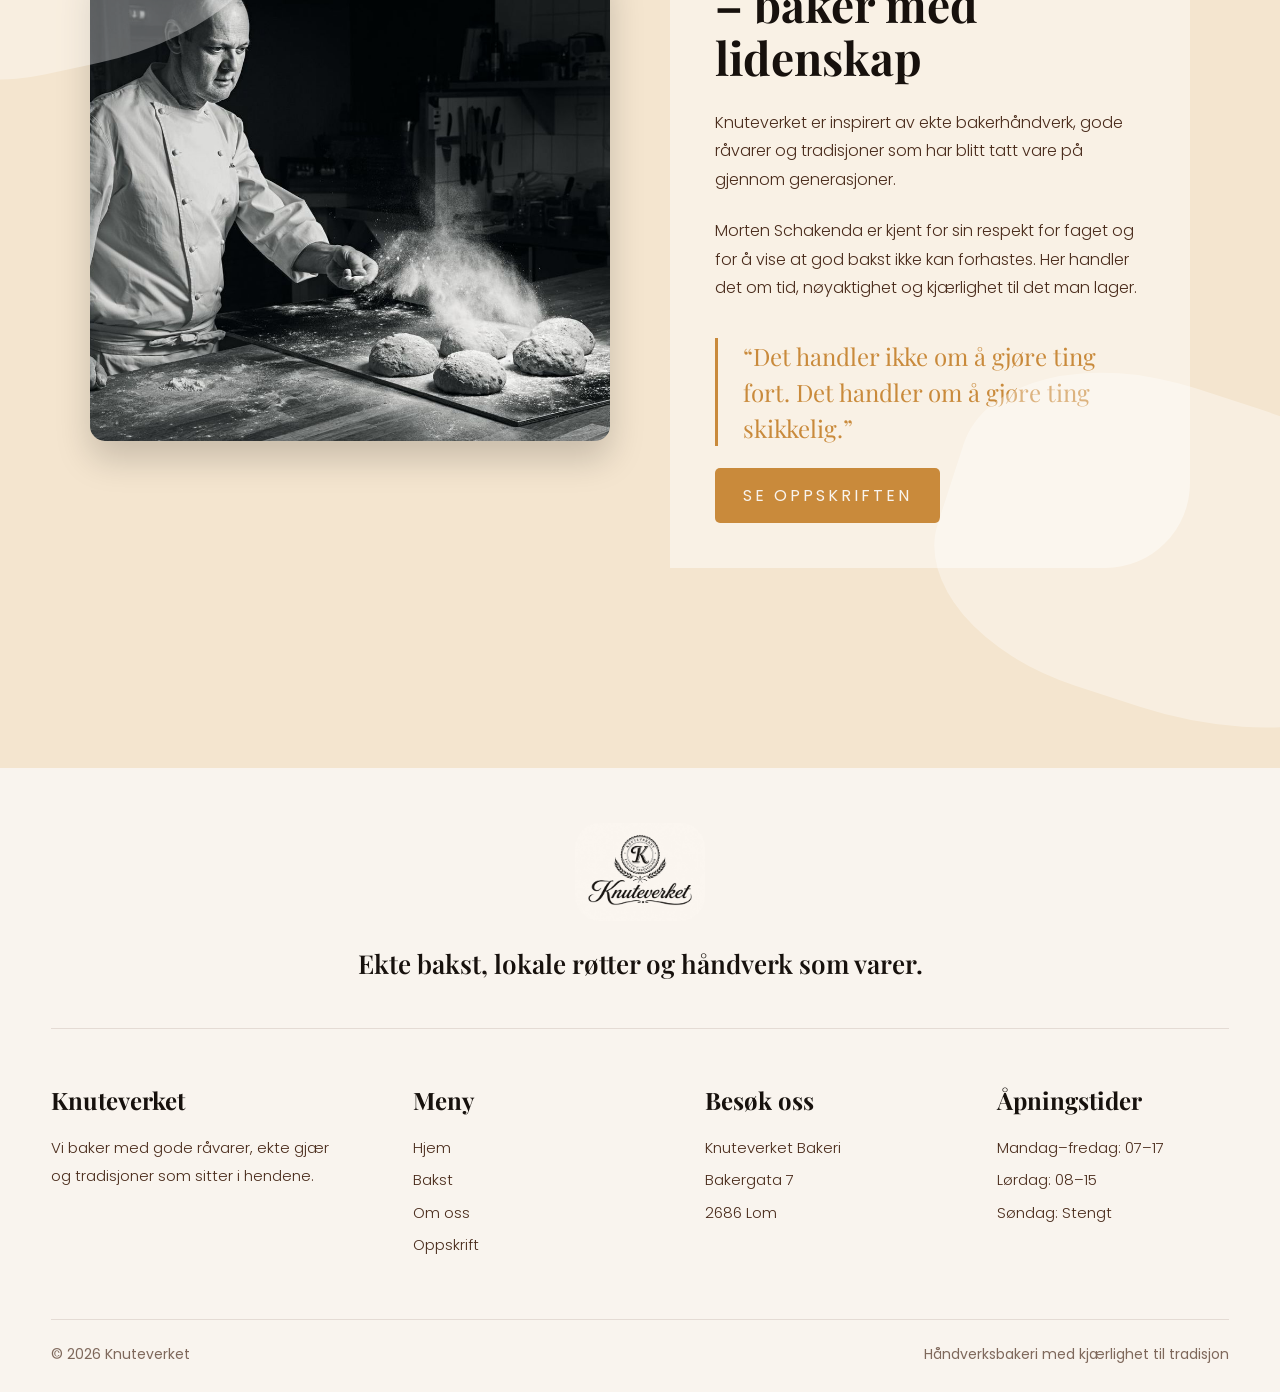
==== commit cbb078b0: "burger meny og feilrettelser" ====
--- a/index.html
+++ b/index.html
@@ -5,22 +5,30 @@
     <meta charset="UTF-8">
     <meta name="viewport" content="width=device-width, initial-scale=1.0">
     <title>Knuteverket</title>
-
+    
+    <link rel="stylesheet" href="https://cdnjs.cloudflare.com/ajax/libs/font-awesome/6.5.1/css/all.min.css">
     <link rel="stylesheet" href="style.css">
+
 </head>
 
 <body>
     <header>
         <div class="container">
             <div class="navbar">
+                <button class="burger-knapp">
+                    <i class="fa-solid fa-bars burger"></i>
+                    <i class="fa-solid fa-xmark kryss"></i>
+                </button>
+
                 <a href="index.html">
                     <img class="logo" src="media/logo.jpeg" alt="Knuteverket logo">
                 </a>
+
                 <nav>
                     <ul>
                         <li><a href="index.html">Hjem</a></li>
-                        <li><a href="#varer">Bakst</a></li>
-                        <li><a href="#om">Om oss</a></li>
+                        <li><a href="#s1">Bakst</a></li>
+                        <li><a href="#s3">Om oss</a></li>
                         <li><a href="oppskrift.html">Oppskrift</a></li>
                         <li><a href="#sok">Søk</a></li>
                     </ul>
@@ -206,6 +214,8 @@
             </div>
         </div>
     </footer>
+
+    <script src="script.js"></script>
 </body>
 
 </html>
--- a/style.css
+++ b/style.css
@@ -84,23 +84,30 @@
 }
 
 /* Header */
+header {
+    background-color: var(--cream);
+    padding: 18px 0 22px;
+    border-bottom: 1px solid rgba(74, 44, 28, 0.12);
+}
+
 .navbar {
     display: flex;
     align-items: center;
     flex-direction: column;
-    margin-bottom: 30px;
+    gap: 18px;
+    margin-bottom: 0;
 }
 
 .logo {
-    width: 200px;
-    border-radius: 30%;
+    width: 155px;
+    border-radius: 22px;
 }
 
 nav ul {
     display: flex;
     align-items: center;
     justify-content: center;
-    gap: 85px;
+    gap: 58px;
     flex-wrap: wrap;
 }
 
@@ -109,16 +116,42 @@
 }
 
 nav a {
+    position: relative;
+    /* gjør at linjen kan plasseres i forhold til lenken */
     text-decoration: none;
     color: var(--brun);
-    font-weight: 400;
+    font-weight: 500;
     text-transform: uppercase;
-    font-size: 17px;
-    letter-spacing: 3px;
+    font-size: 15px;
+    letter-spacing: 4px;
+    padding-bottom: 8px;
+    /* lager plass til linjen under teksten */
+}
+
+nav a::after {
+    content: "";
+    /* lager en ekstra linje uten å bruke HTML */
+    position: absolute;
+    left: 50%;
+    /* starter linjen fra midten */
+    bottom: 0;
+    width: 0;
+    /* linjen er usynlig før hover */
+    height: 2px;
+    background-color: var(--gull);
+    transform: translateX(-50%);
+    /* sentrerer linjen under teksten */
+    transition: 0.3s;
+    /* gjør at linjen vokser mykt */
 }
 
 nav a:hover {
     color: var(--gull);
+}
+
+nav a:hover::after {
+    width: 100%;
+    /* linjen vokser ut under hele lenken på hover */
 }
 
 /* Hero */
@@ -418,18 +451,63 @@
 .footer-bunn p {
     font-size: 14px;
     color: rgba(74, 44, 28, 0.7);
-}
-
-
-/* Mobil */
+}.burger-knapp {
+    display: none;
+    cursor: pointer;
+    background: none;
+    border: none;
+}
+
+.burger,
+.kryss {
+    font-size: 30px;
+    color: var(--brun);
+}
+
+.kryss {
+    display: none;
+}
+
 @media (max-width: 768px) {
+    .navbar {
+        position: relative;
+    }
+
+    .burger-knapp {
+        display: block;
+        position: absolute;
+        left: 5%;
+        top: 35px;
+        z-index: 5;
+    }
+
+    nav {
+        width: 100%;
+    }
+
     nav ul {
-        gap: 22px;
-    }
-
-    nav a {
-        font-size: 14px;
-        letter-spacing: 2px;
+        display: none;
+    }
+
+    .navbar.active nav ul {
+        display: flex;
+        flex-direction: column;
+        align-items: center;
+        gap: 28px;
+        width: 100%;
+        background-color: var(--cream);
+        padding: 35px 0 45px;
+        margin-top: 10px;
+        border-top: 1px solid rgba(74, 44, 28, 0.12);
+        border-bottom: 1px solid rgba(74, 44, 28, 0.12);
+    }
+
+    .navbar.active .burger {
+        display: none;
+    }
+
+    .navbar.active .kryss {
+        display: inline-block;
     }
 
     .hero-innhold {
@@ -468,4 +546,6 @@
     .morten-tekst h2 {
         font-size: 34px;
     }
+
+
 }
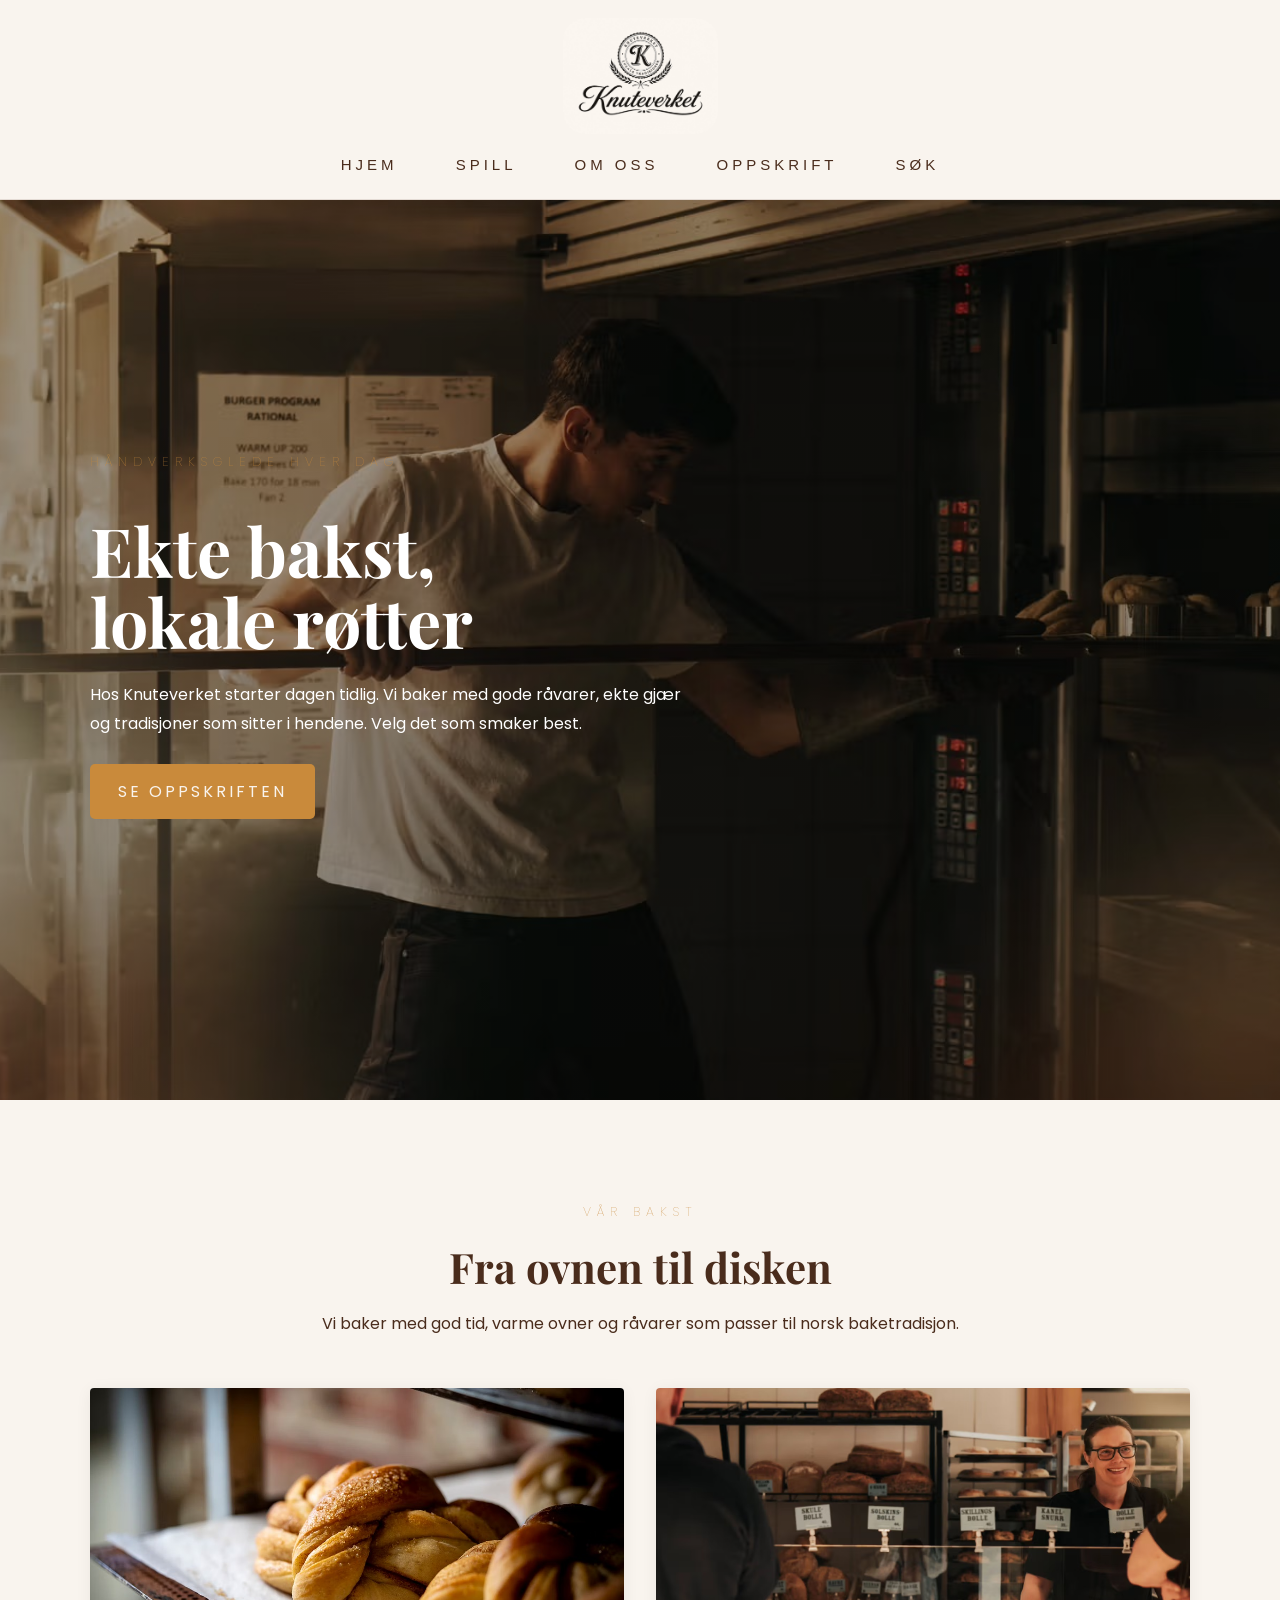
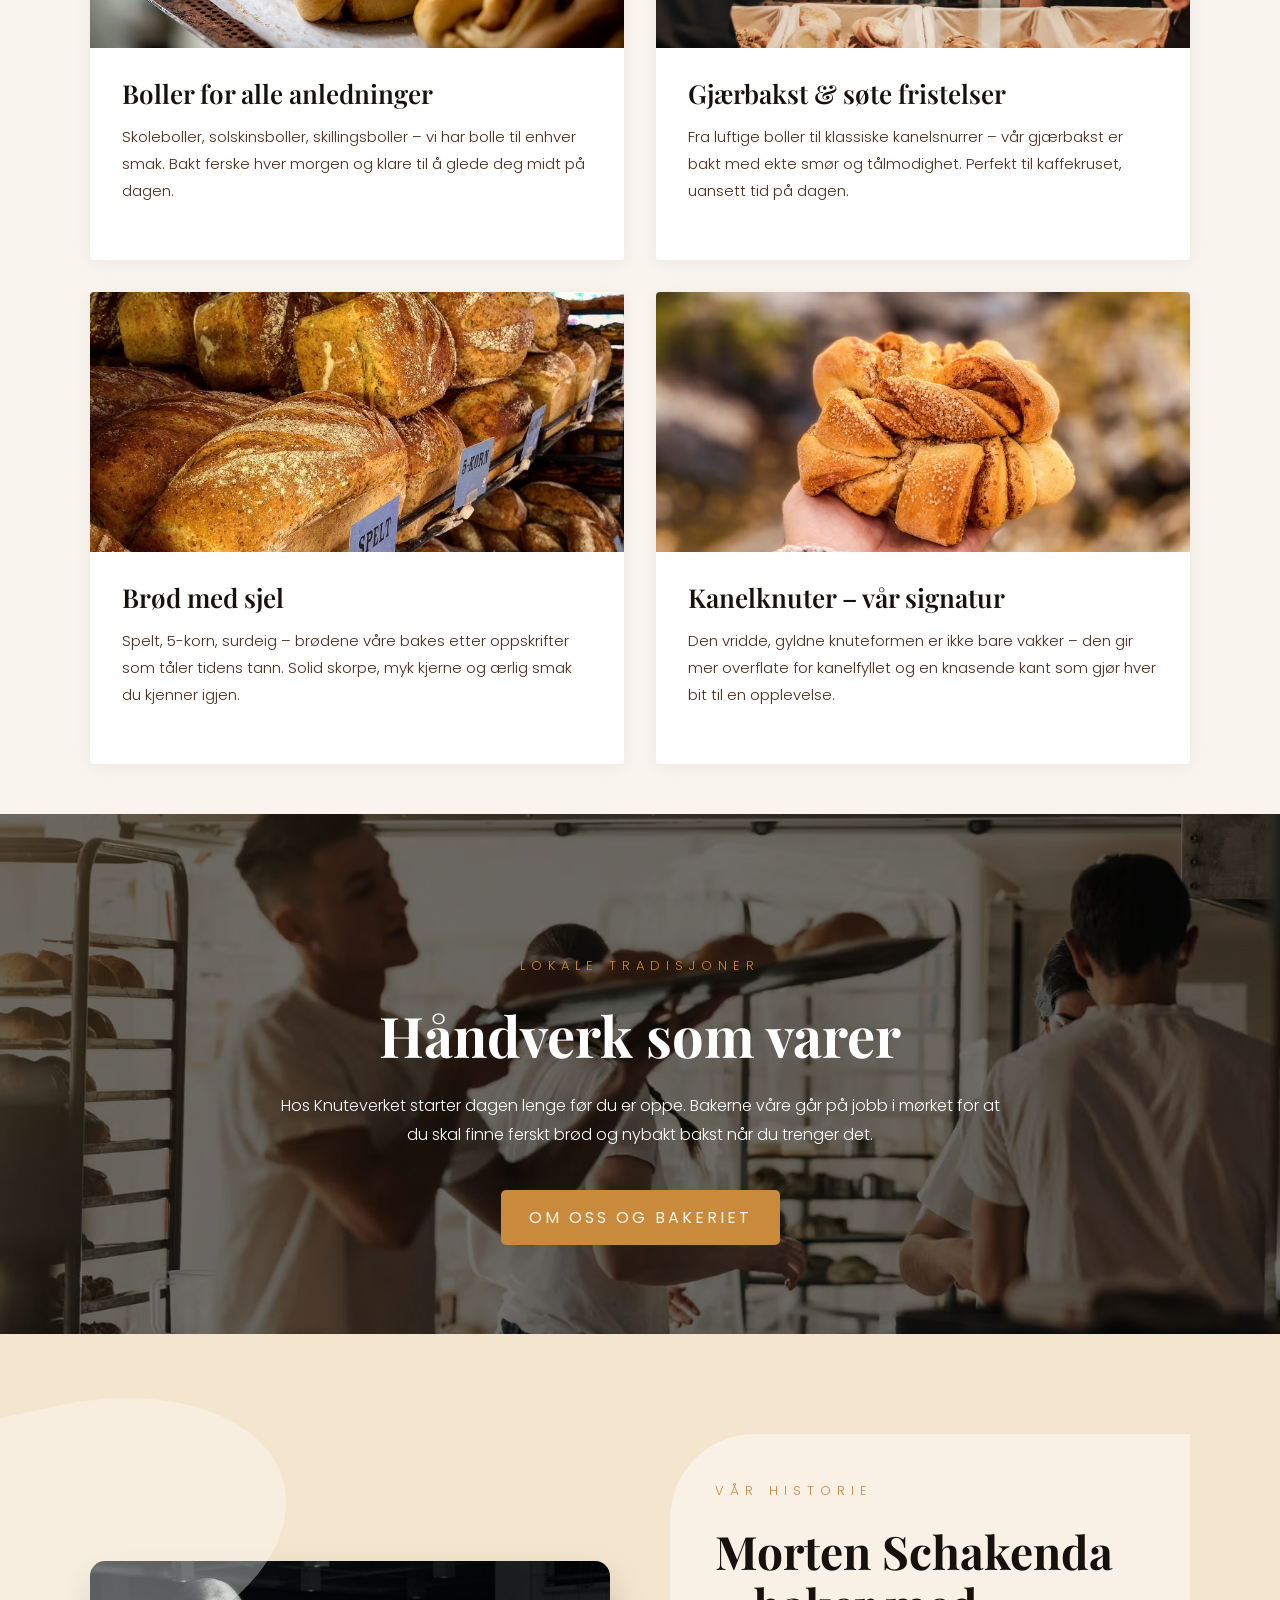
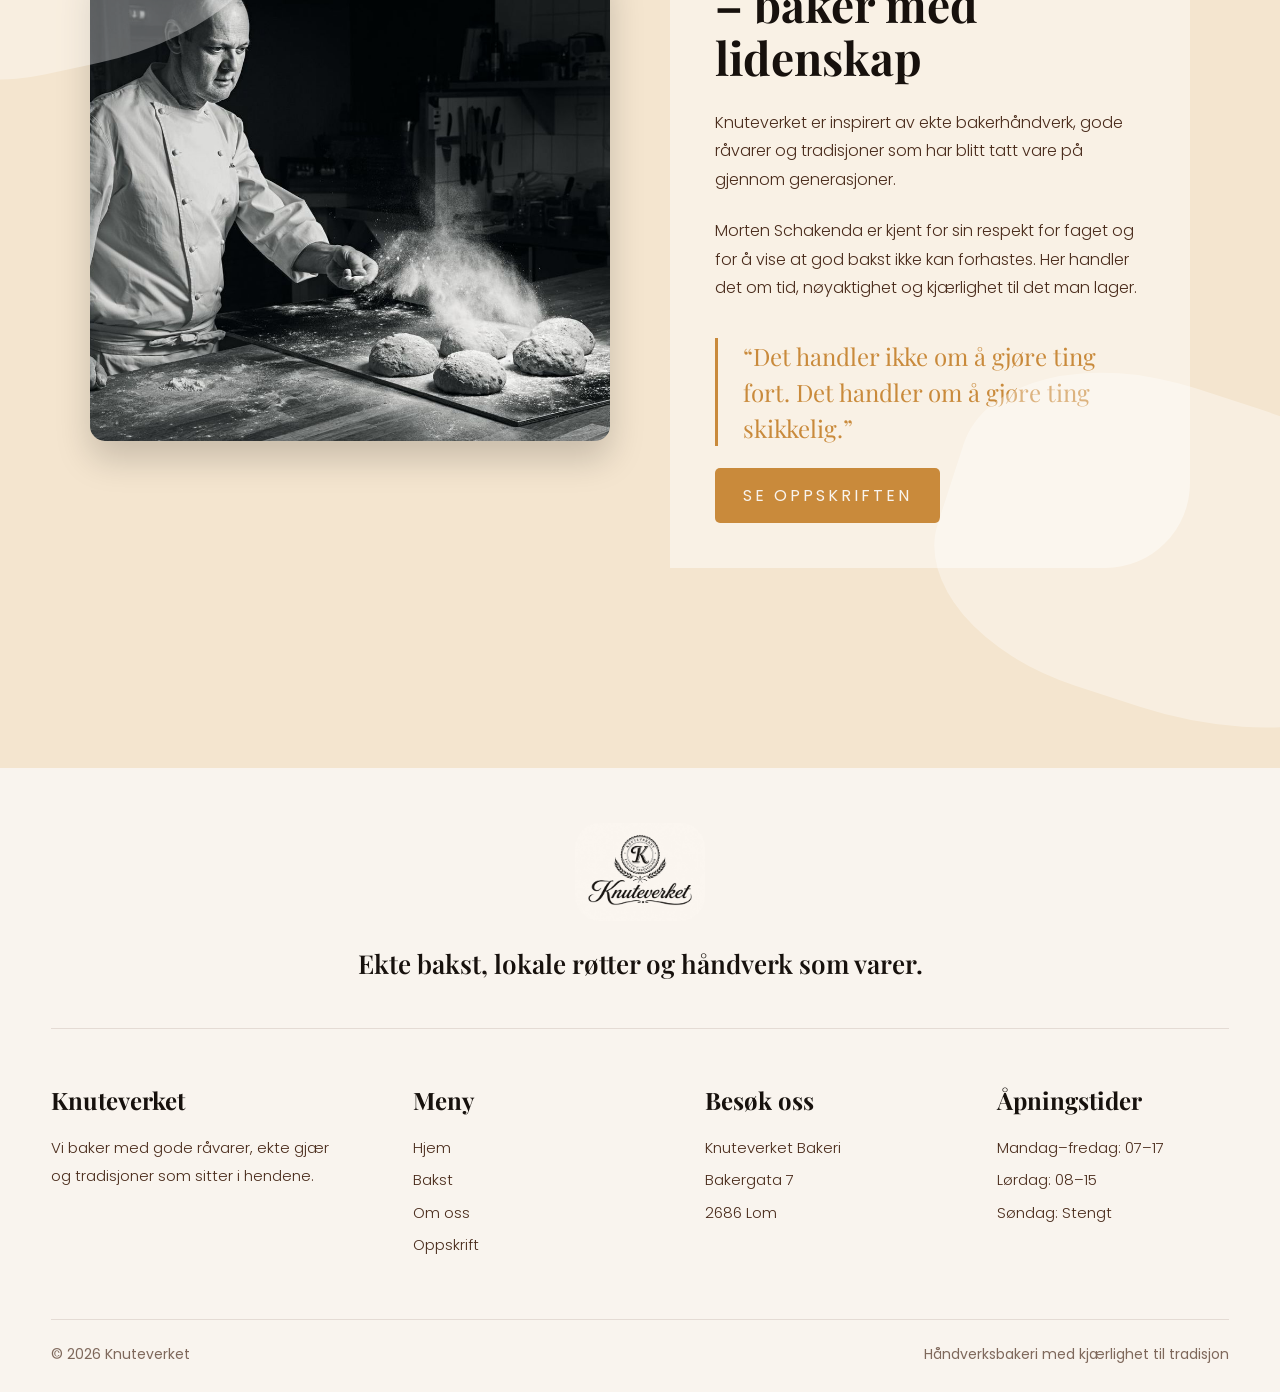
==== commit 7584539a: "spill lagt til i navbar" ====
--- a/index.html
+++ b/index.html
@@ -5,7 +5,7 @@
     <meta charset="UTF-8">
     <meta name="viewport" content="width=device-width, initial-scale=1.0">
     <title>Knuteverket</title>
-    
+
     <link rel="stylesheet" href="https://cdnjs.cloudflare.com/ajax/libs/font-awesome/6.5.1/css/all.min.css">
     <link rel="stylesheet" href="style.css">
 
@@ -27,7 +27,7 @@
                 <nav>
                     <ul>
                         <li><a href="index.html">Hjem</a></li>
-                        <li><a href="#s1">Bakst</a></li>
+                        <li><a href="spill.html">Spill</a></li>
                         <li><a href="#s3">Om oss</a></li>
                         <li><a href="oppskrift.html">Oppskrift</a></li>
                         <li><a href="#sok">Søk</a></li>
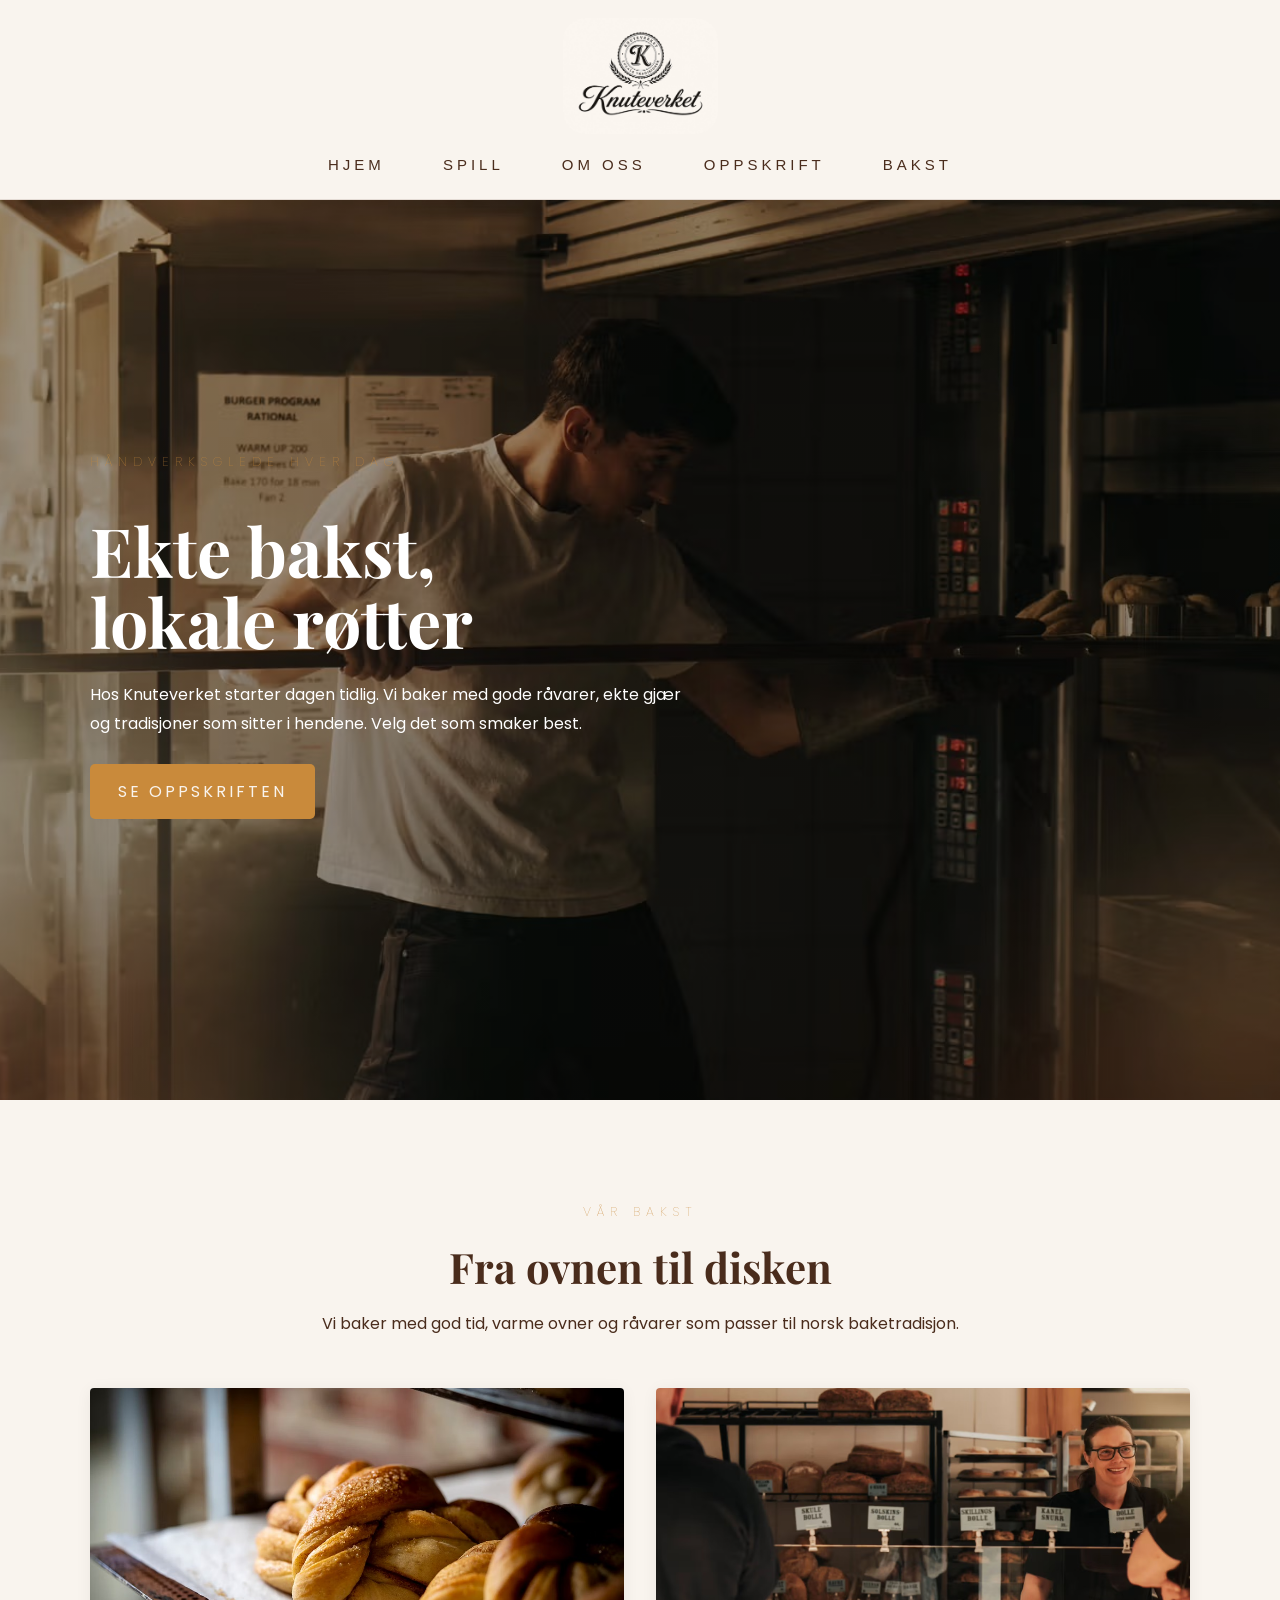
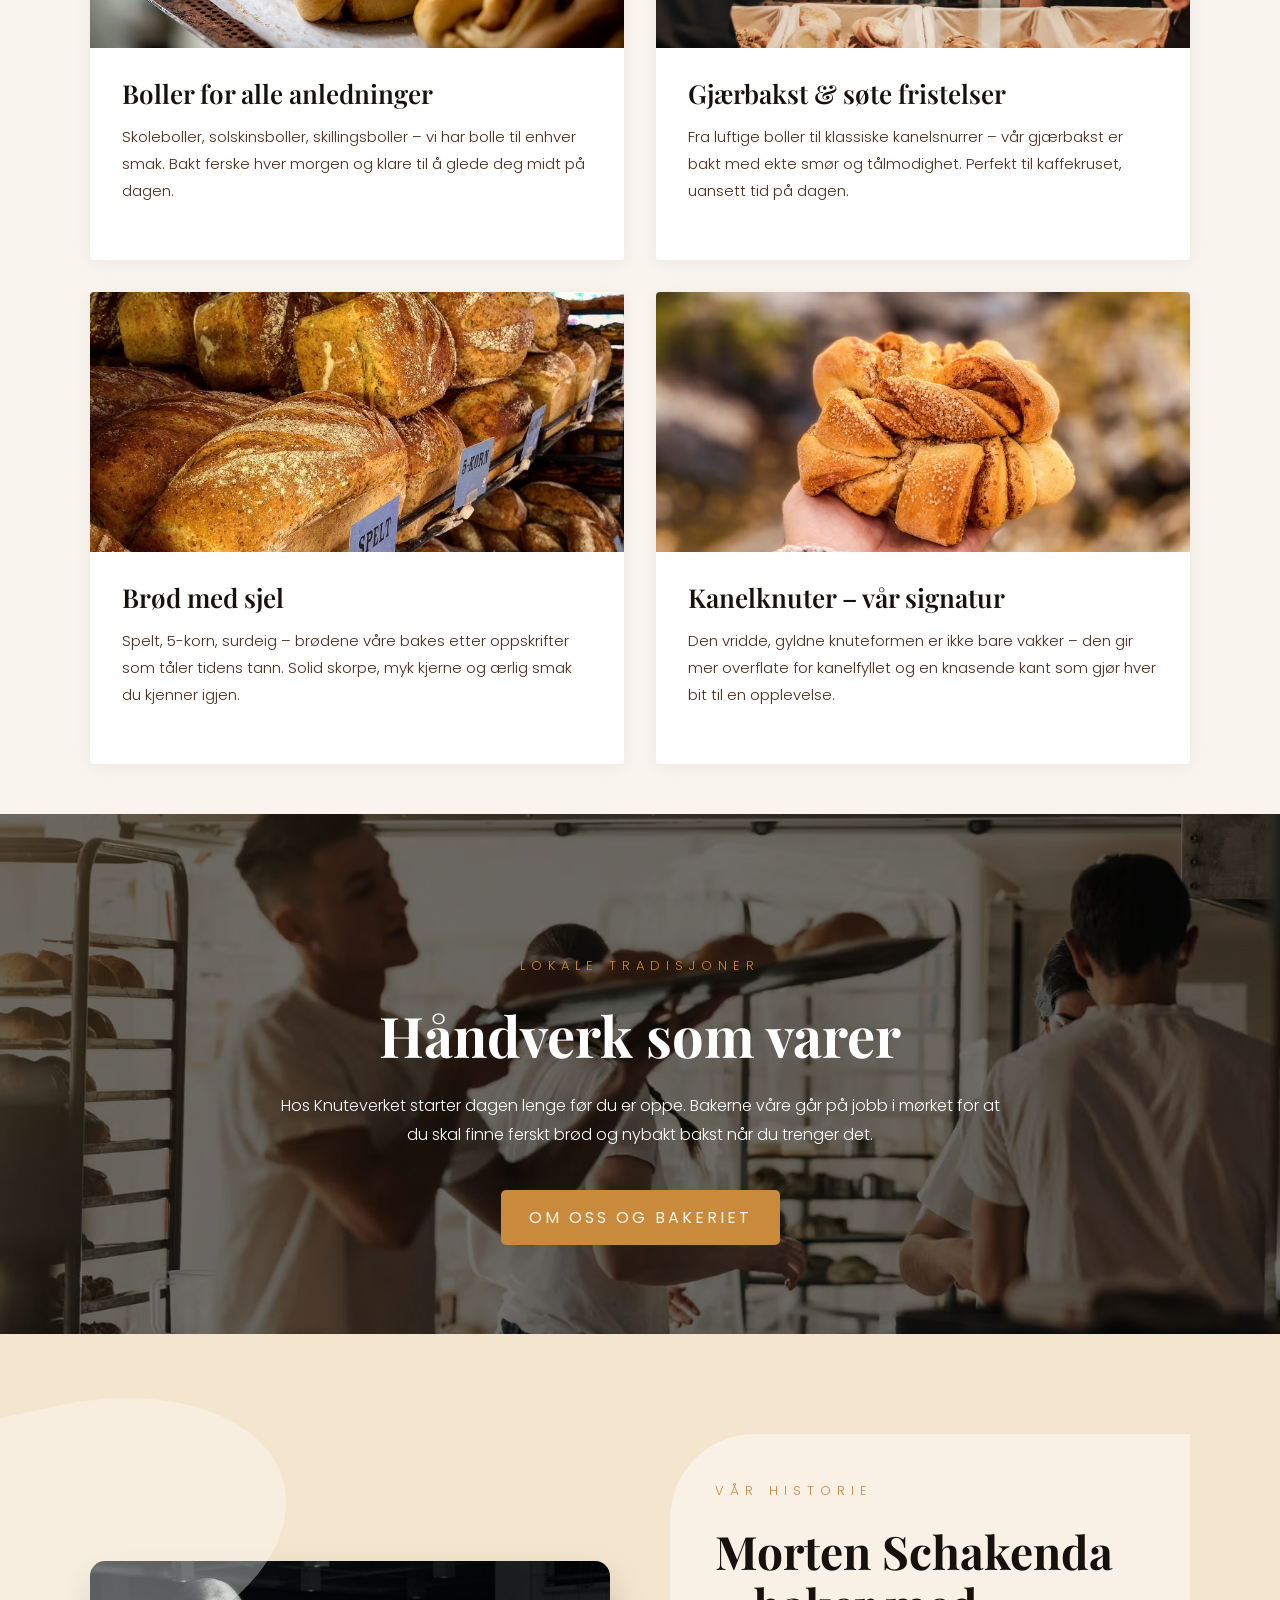
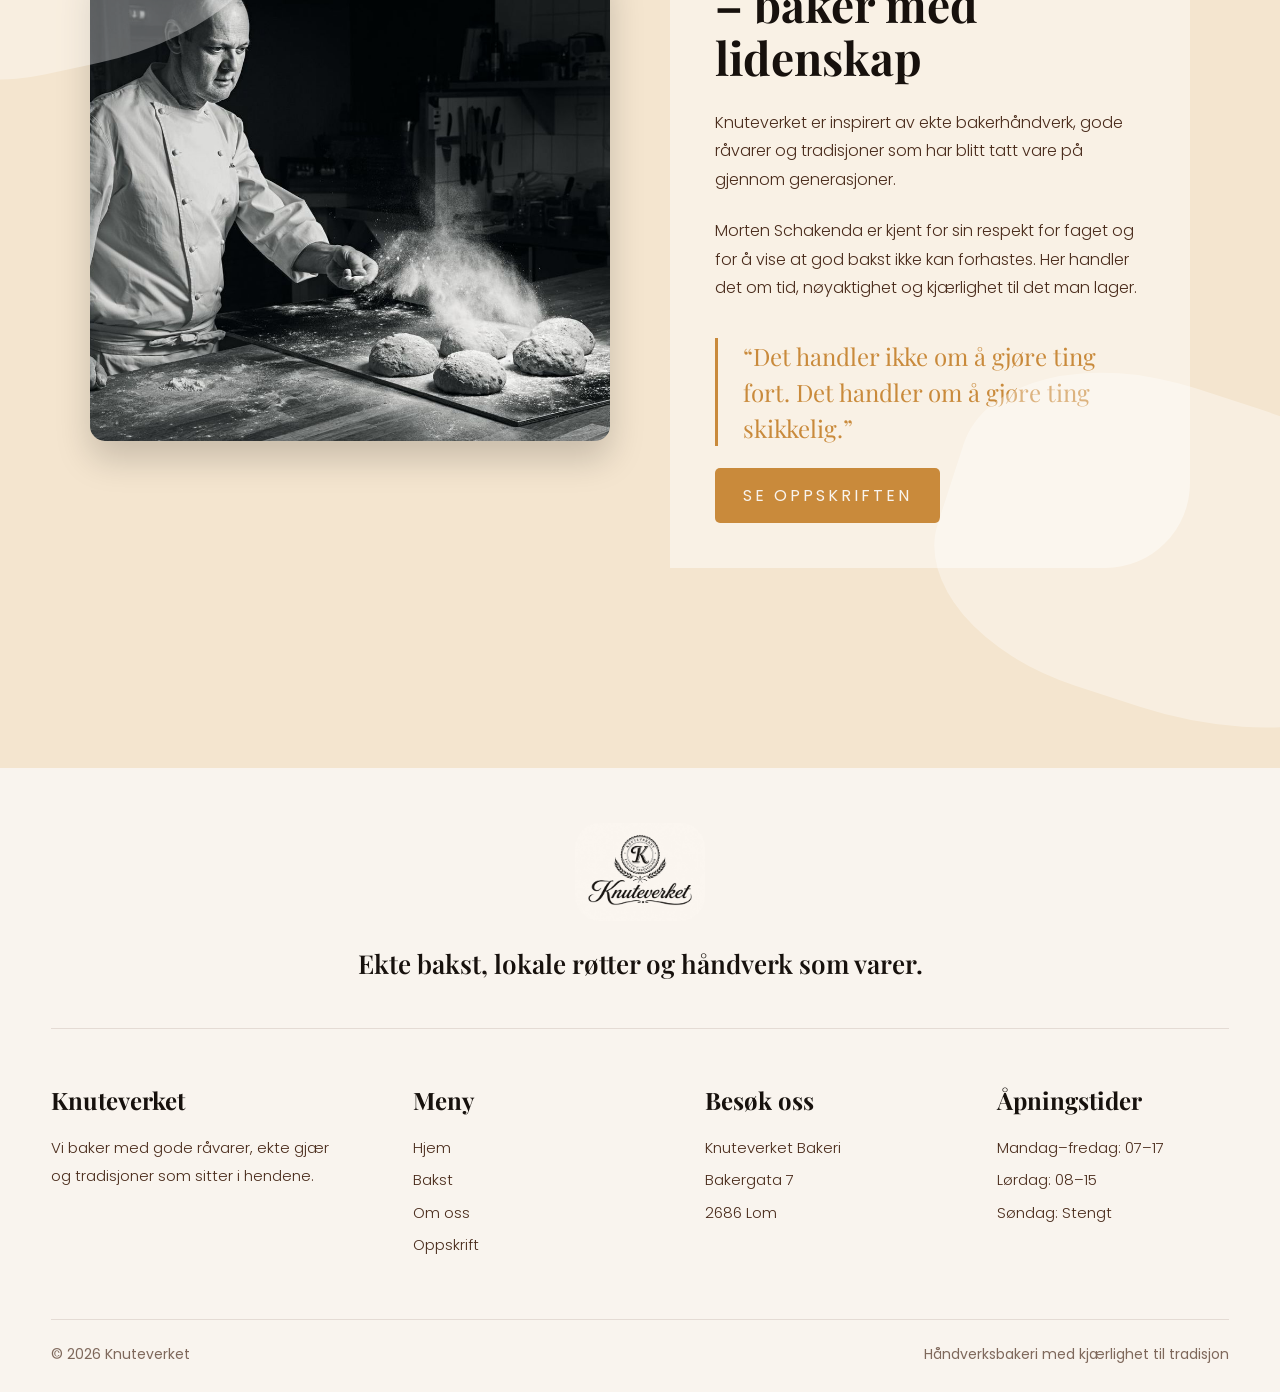
==== commit daec9504: "bakst endring navbar" ====
--- a/index.html
+++ b/index.html
@@ -30,7 +30,7 @@
                         <li><a href="spill.html">Spill</a></li>
                         <li><a href="#s3">Om oss</a></li>
                         <li><a href="oppskrift.html">Oppskrift</a></li>
-                        <li><a href="#sok">Søk</a></li>
+                        <li><a href="#s1">Bakst</a></li>
                     </ul>
                 </nav>
             </div>
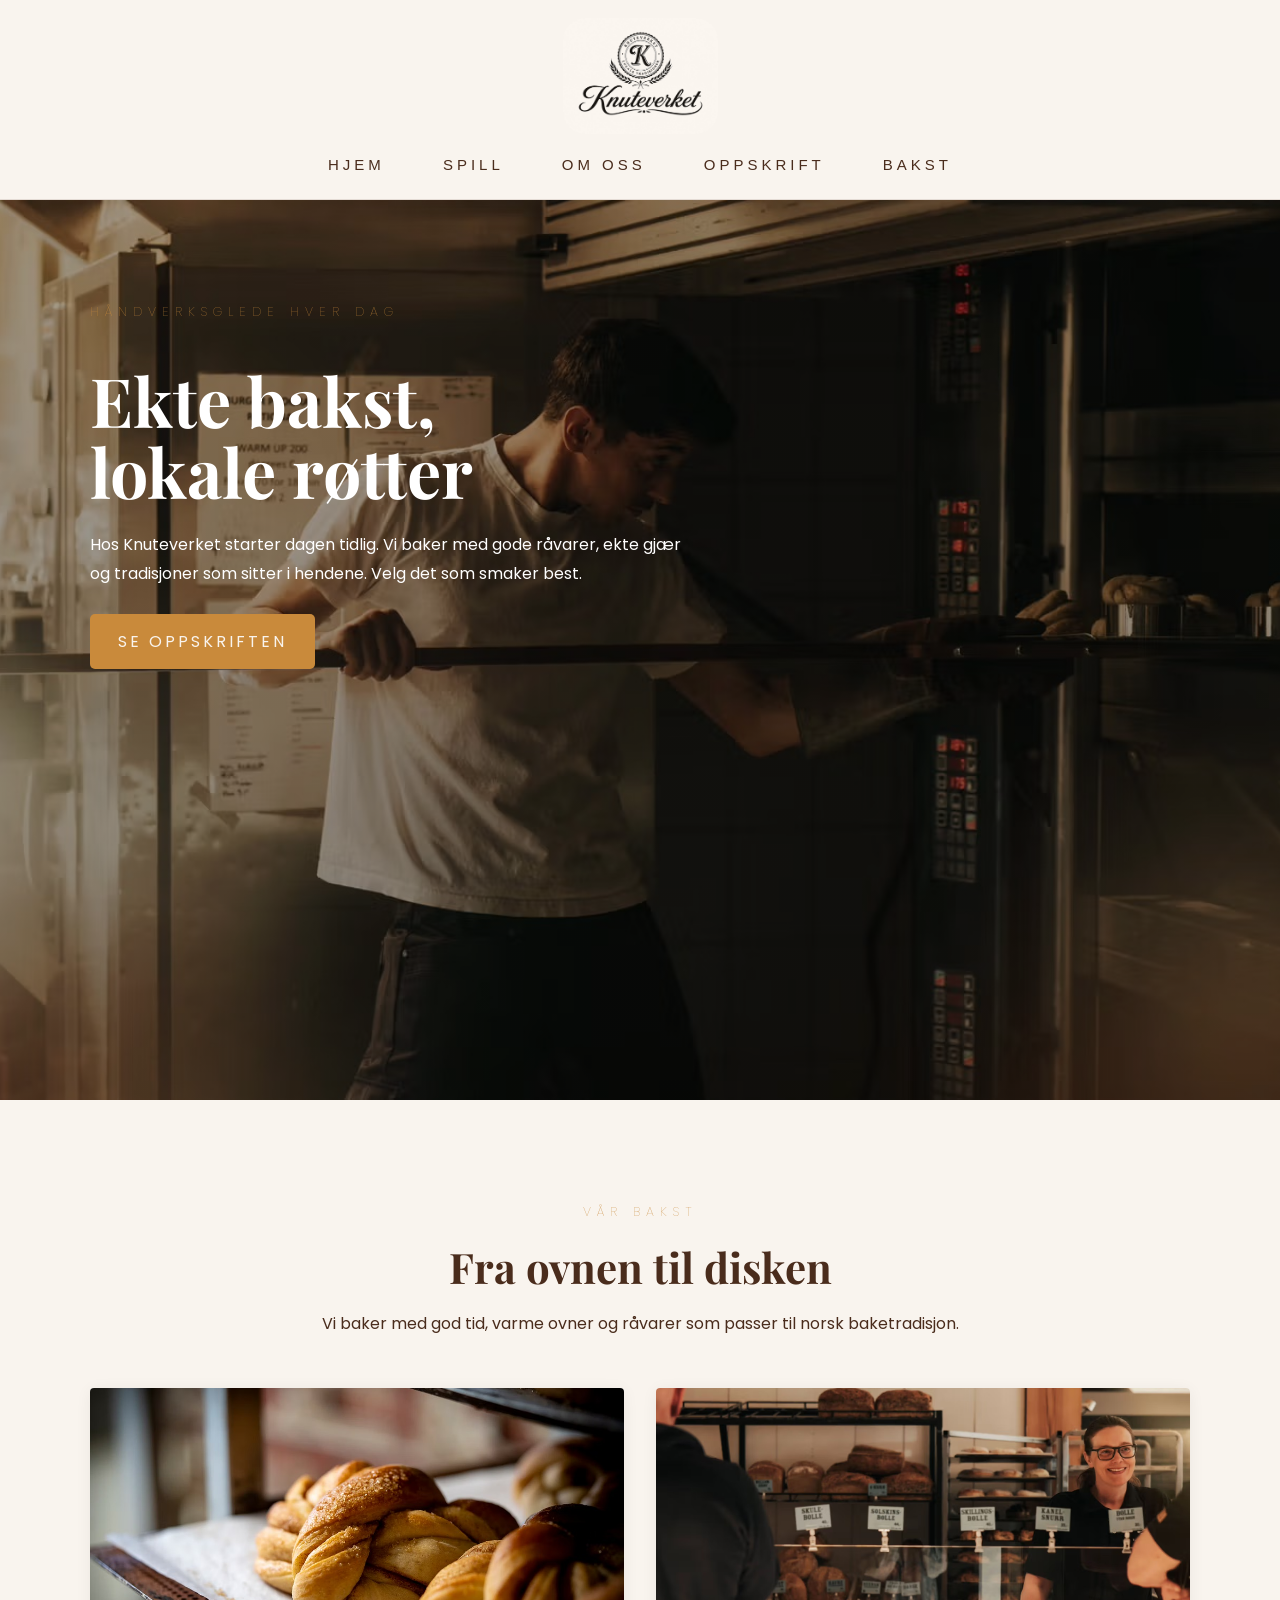
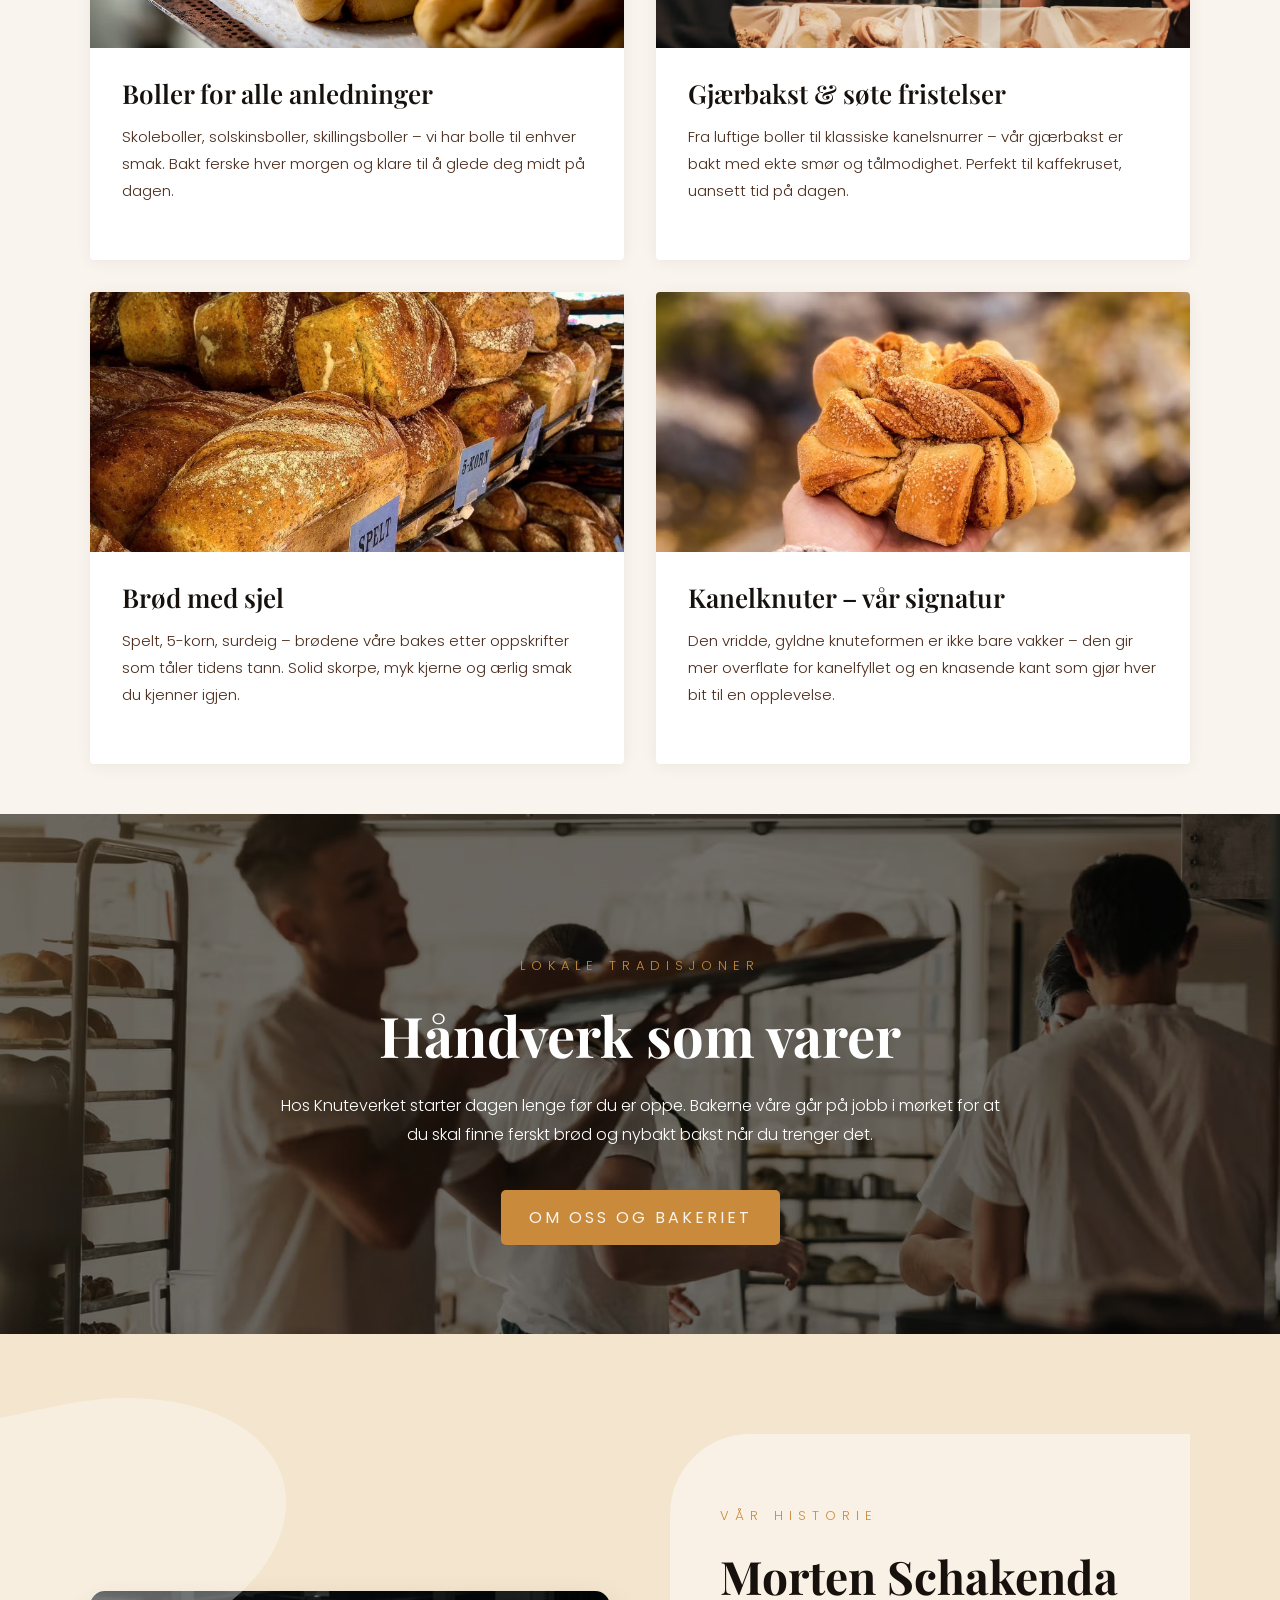
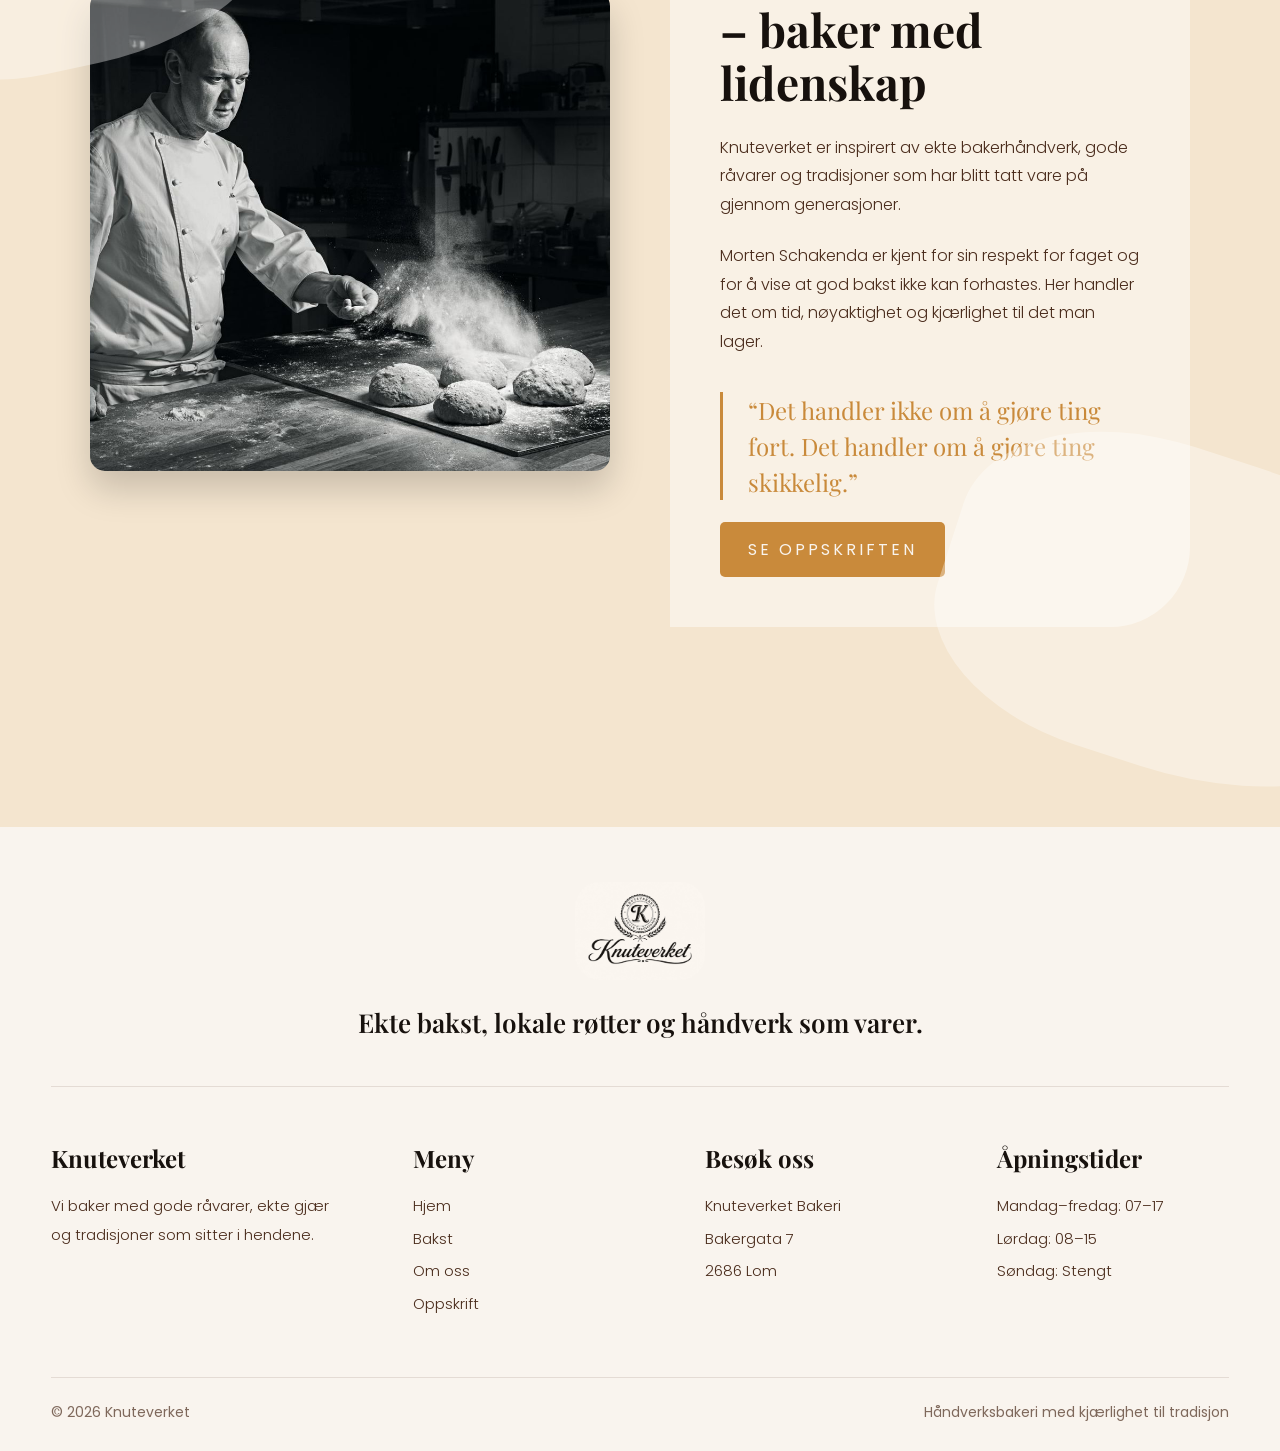
==== commit 18a165ab: "forbedringer inne på css effektivisering" ====
--- a/index.html
+++ b/index.html
@@ -1,5 +1,5 @@
 <!DOCTYPE html>
-<html lang="en">
+<html lang="no">
 
 <head>
     <meta charset="UTF-8">
@@ -54,7 +54,7 @@
         <div class="container">
 
             <div class="tittel-boks">
-                <p class="liten-tekst brun">Vår bakst</p>
+                <p class="liten-tekst">Vår bakst</p>
                 <h2>Fra ovnen til disken</h2>
                 <p>Vi baker med god tid, varme ovner og råvarer som passer til norsk baketradisjon.</p>
             </div>
@@ -120,7 +120,7 @@
     <section id="s2">
         <img src="media/brett.jpeg" alt="Baker ved ovnen hos Knuteverket">
 
-        <div class="s2-innhold">
+        <div class="s2-innhold container">
             <p class="liten-tekst brun">Lokale tradisjoner</p>
             <h2>Håndverk som varer</h2>
             <p>
--- a/style.css
+++ b/style.css
@@ -9,6 +9,7 @@
     --hvit: #ffffff;
     --beige: rgba(255, 255, 255, 0.35);
 
+    --linje: 1px solid rgba(74, 44, 28, 0.12);
     --skygge: 0 2px 16px rgba(0, 0, 0, 0.06);
     --skygge-hover: 0 8px 32px rgba(0, 0, 0, 0.13);
 }
@@ -87,7 +88,7 @@
 header {
     background-color: var(--cream);
     padding: 18px 0 22px;
-    border-bottom: 1px solid rgba(74, 44, 28, 0.12);
+    border-bottom: var(--linje);
 }
 
 .navbar {
@@ -109,9 +110,6 @@
     justify-content: center;
     gap: 58px;
     flex-wrap: wrap;
-}
-
-nav li {
     list-style: none;
 }
 
@@ -165,7 +163,6 @@
 }
 
 .hero-innhold {
-    padding-top: 150px;
     color: var(--hvit);
     display: flex;
     flex-direction: column;
@@ -183,13 +180,9 @@
 
 /* Seksjoner */
 section {
-    padding-top: 100px;
-    padding-bottom: 50px;
-}
-
-.hero {
-    margin-top: 0;
-}
+    padding: 100px 0 50px;
+}
+
 
 .tittel-boks {
     text-align: center;
@@ -354,9 +347,13 @@
 
 .morten-tekst {
     background-color: rgba(255, 255, 255, 0.45);
-    padding: 45px;
-    border-top-left-radius: 85px;
-    border-bottom-right-radius: 85px;
+    padding: 50px;
+    border-top-left-radius: 80px;
+    border-bottom-right-radius: 80px;
+}
+
+.morten-tekst .liten-tekst {
+    padding-top: 20px;
 }
 
 .morten-tekst h2 {
@@ -396,7 +393,7 @@
 .footer-top {
     text-align: center;
     padding-bottom: 40px;
-    border-bottom: 1px solid rgba(74, 44, 28, 0.12);
+    border-bottom: var(--linje);
 }
 
 .footer-logo {
@@ -417,7 +414,7 @@
     grid-template-columns: 1.3fr 1fr 1fr 1fr;
     gap: 60px;
     padding: 55px 0;
-    border-bottom: 1px solid rgba(74, 44, 28, 0.12);
+    border-bottom: var(--linje);
 }
 
 .footer-kolonne h3 {
@@ -451,7 +448,9 @@
 .footer-bunn p {
     font-size: 14px;
     color: rgba(74, 44, 28, 0.7);
-}.burger-knapp {
+}
+
+.burger-knapp {
     display: none;
     cursor: pointer;
     background: none;
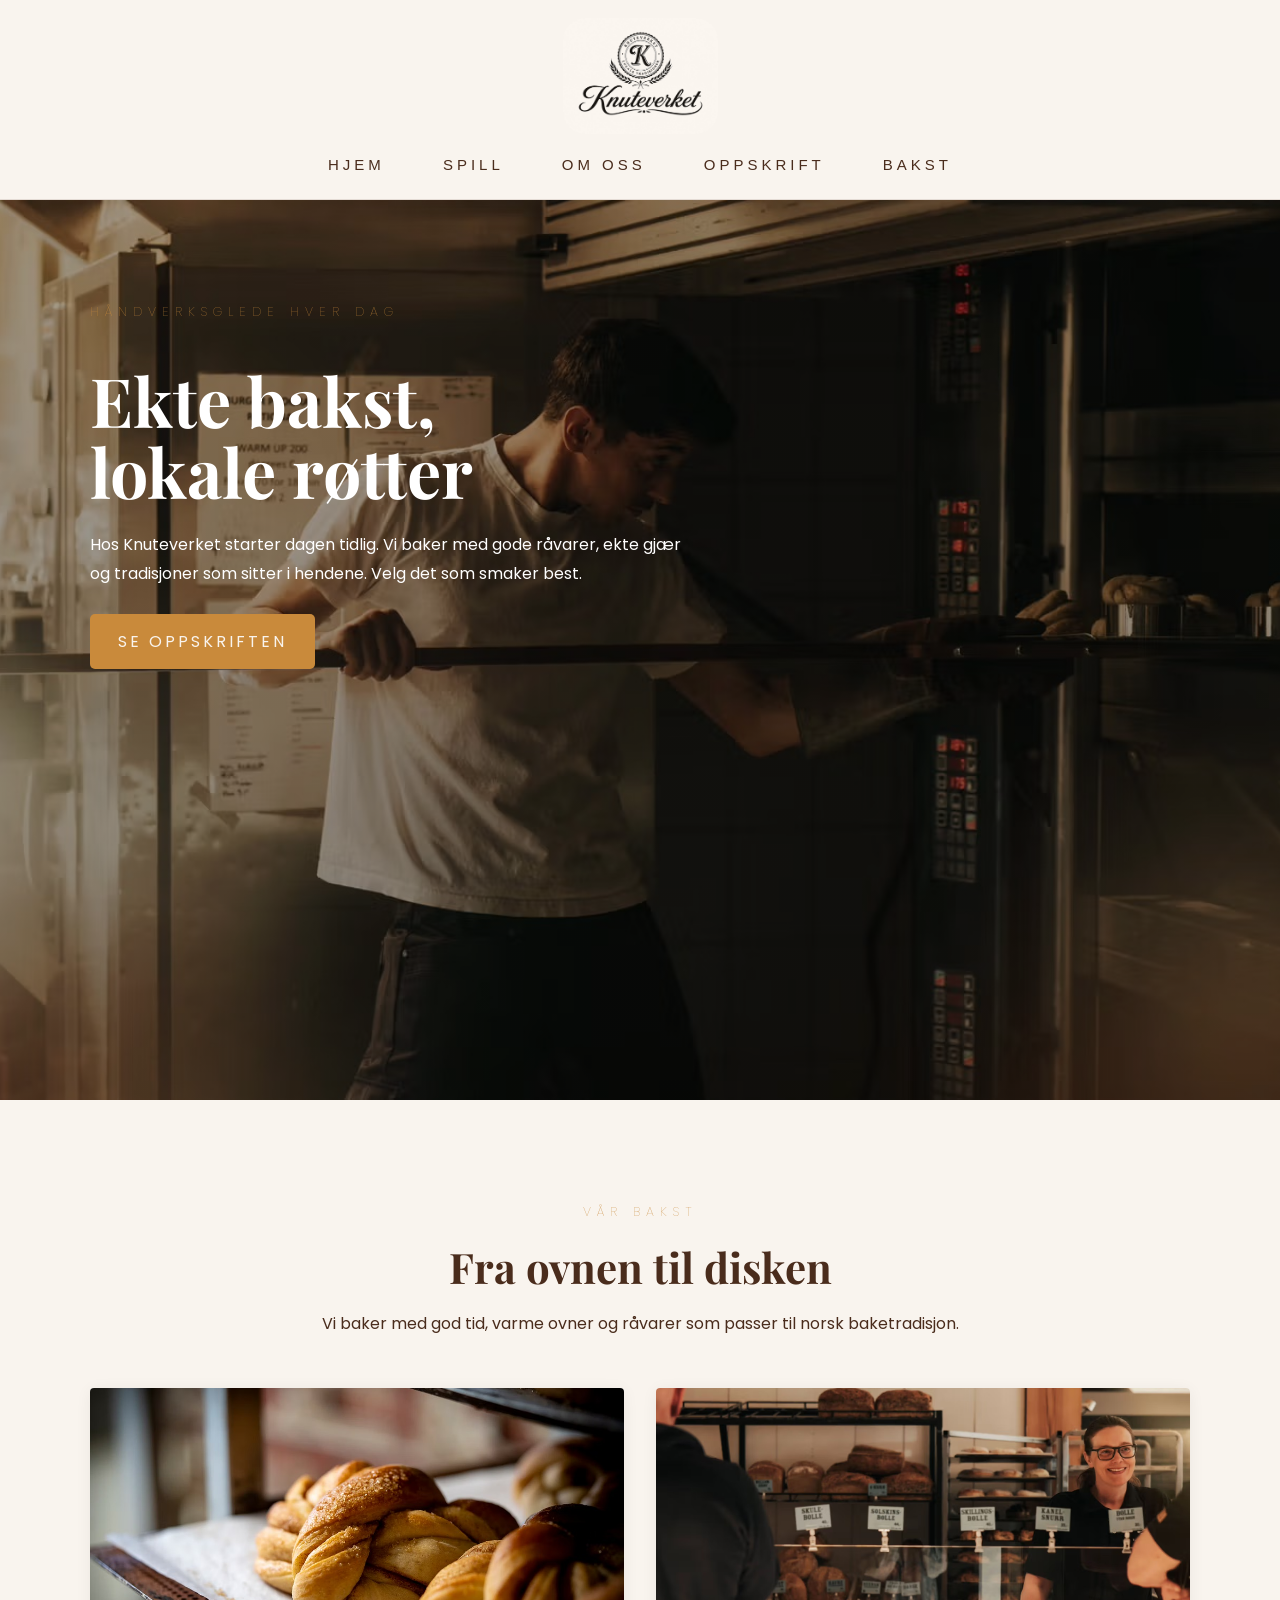
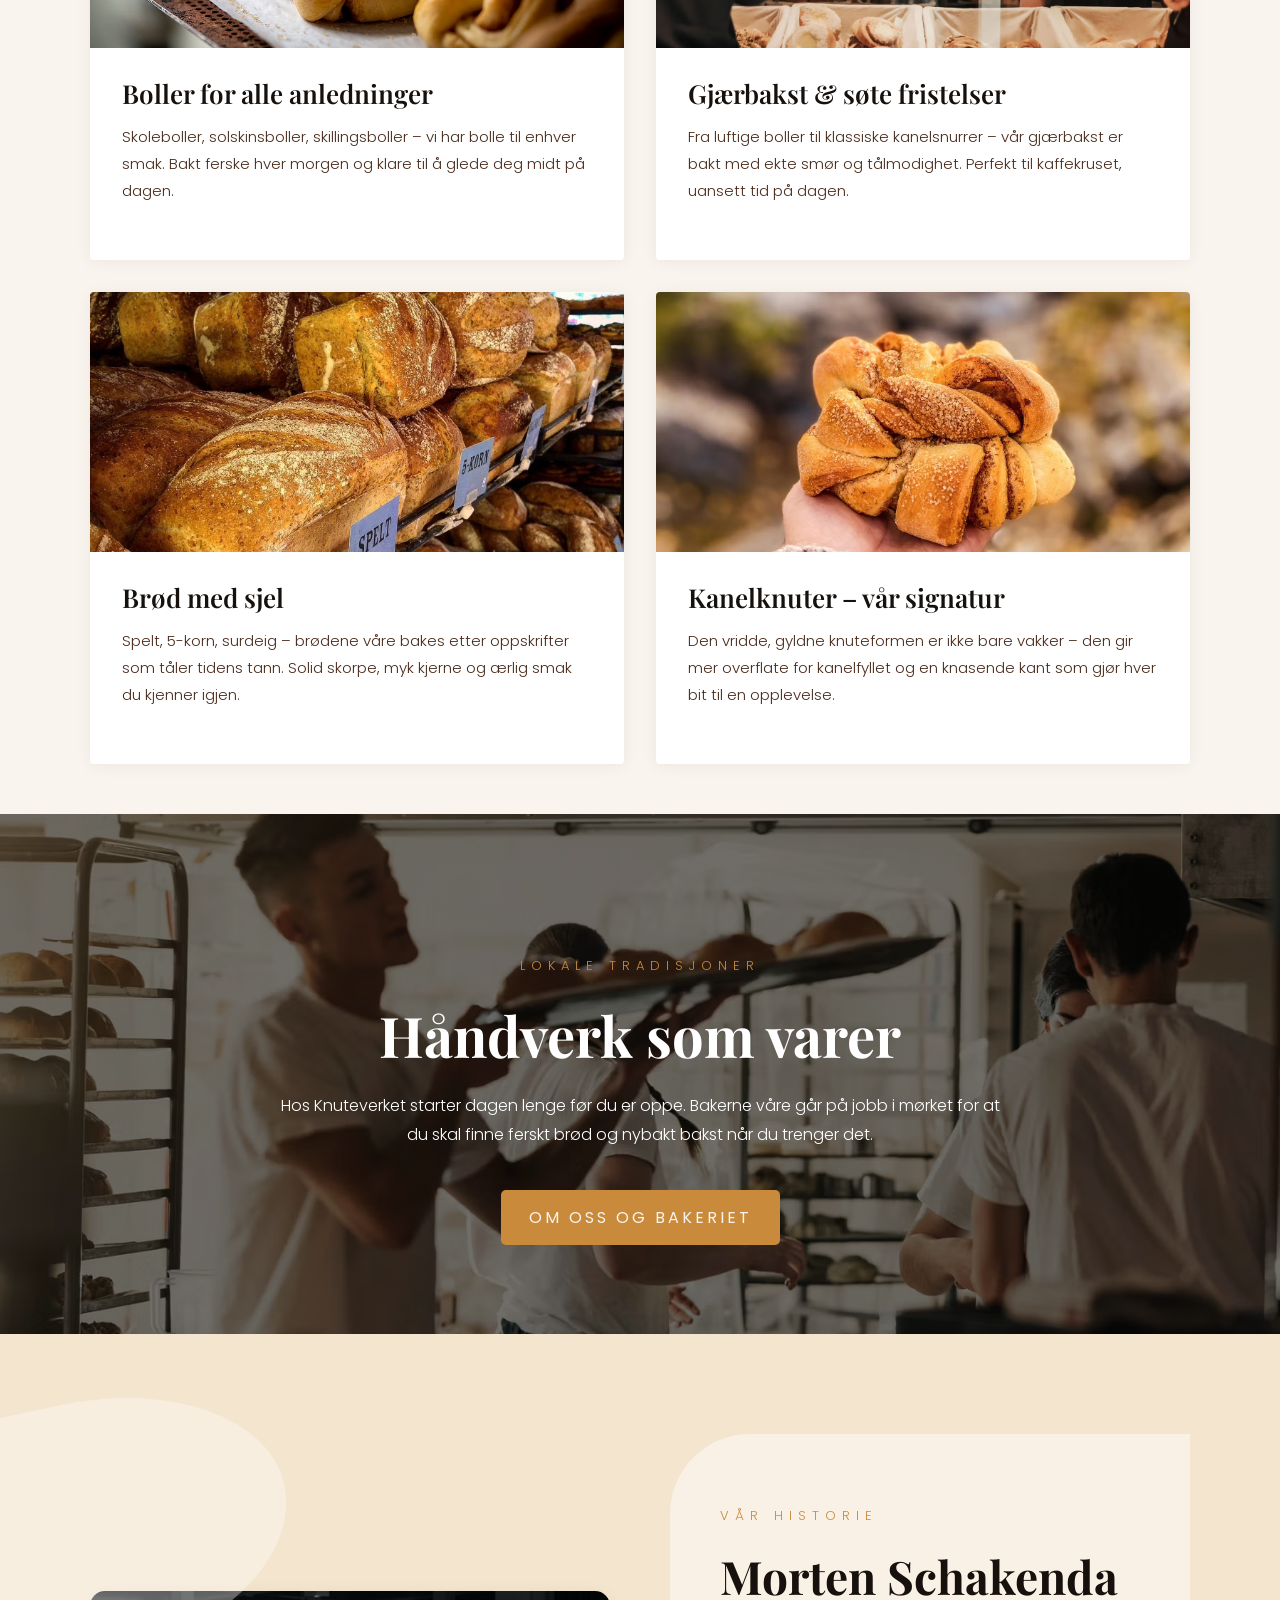
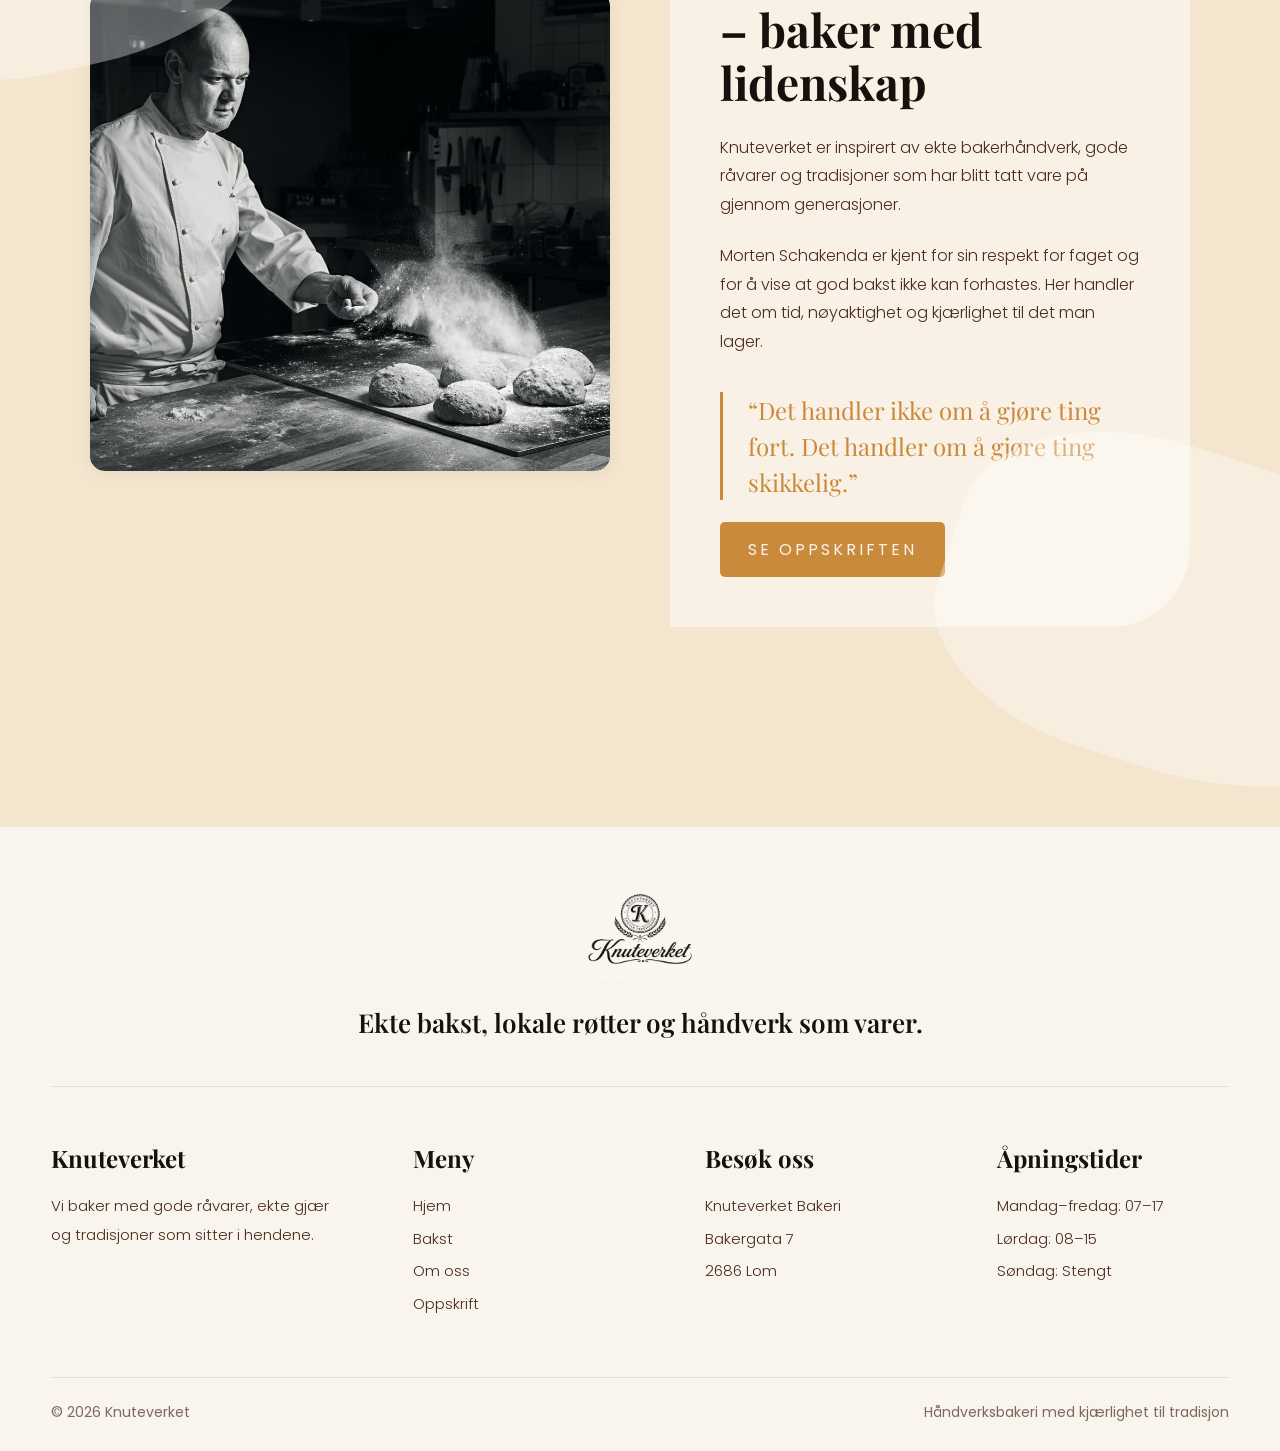
==== commit 314ecd63: "rydding" ====
--- a/index.html
+++ b/index.html
@@ -118,7 +118,6 @@
     </section>
 
     <section id="s2">
-        <img src="media/brett.jpeg" alt="Baker ved ovnen hos Knuteverket">
 
         <div class="s2-innhold container">
             <p class="liten-tekst brun">Lokale tradisjoner</p>
--- a/style.css
+++ b/style.css
@@ -115,7 +115,6 @@
 
 nav a {
     position: relative;
-    /* gjør at linjen kan plasseres i forhold til lenken */
     text-decoration: none;
     color: var(--brun);
     font-weight: 500;
@@ -123,24 +122,19 @@
     font-size: 15px;
     letter-spacing: 4px;
     padding-bottom: 8px;
-    /* lager plass til linjen under teksten */
+
 }
 
 nav a::after {
     content: "";
-    /* lager en ekstra linje uten å bruke HTML */
     position: absolute;
     left: 50%;
-    /* starter linjen fra midten */
     bottom: 0;
     width: 0;
-    /* linjen er usynlig før hover */
     height: 2px;
     background-color: var(--gull);
     transform: translateX(-50%);
-    /* sentrerer linjen under teksten */
     transition: 0.3s;
-    /* gjør at linjen vokser mykt */
 }
 
 nav a:hover {
@@ -149,7 +143,7 @@
 
 nav a:hover::after {
     width: 100%;
-    /* linjen vokser ut under hele lenken på hover */
+
 }
 
 /* Hero */
@@ -207,7 +201,6 @@
     border-radius: 4px;
     overflow: hidden;
     box-shadow: var(--skygge);
-    transition: box-shadow 0.25s, transform 0.25s;
 }
 
 .kort:hover {
@@ -240,33 +233,19 @@
 
 /* Bilde-seksjon */
 #s2 {
-    position: relative;
     height: 520px;
     overflow: hidden;
+    background-image:
+        linear-gradient(rgba(0, 0, 0, 0.55), rgba(0, 0, 0, 0.55)),
+        url(media/brett.jpeg);
+    background-size: cover;
+    background-position: center;
+    background-repeat: no-repeat;
 
     display: flex;
     align-items: center;
     justify-content: center;
     text-align: center;
-}
-
-#s2 img,
-#s2::after {
-    position: absolute;
-    inset: 0;
-}
-
-#s2 img {
-    width: 100%;
-    height: 100%;
-    object-fit: cover;
-    z-index: 1;
-}
-
-#s2::after {
-    content: "";
-    background: rgba(0, 0, 0, 0.55);
-    z-index: 2;
 }
 
 .s2-innhold {
@@ -310,7 +289,6 @@
     position: absolute;
     background-color: var(--beige);
     border-radius: 45% 55% 60% 40%;
-    z-index: 1;
 }
 
 .form-1 {
@@ -342,7 +320,12 @@
     height: 480px;
     object-fit: cover;
     border-radius: 15px;
-    box-shadow: 0 18px 35px rgba(0, 0, 0, 0.18);
+    box-shadow: var(--skygge);
+}
+
+.morten-bilde:hover,
+.morten-tekst:hover {
+    box-shadow: var(--skygge-hover);
 }
 
 .morten-tekst {
@@ -476,7 +459,7 @@
         display: block;
         position: absolute;
         left: 5%;
-        top: 35px;
+        top: 55px;
         z-index: 5;
     }
 
